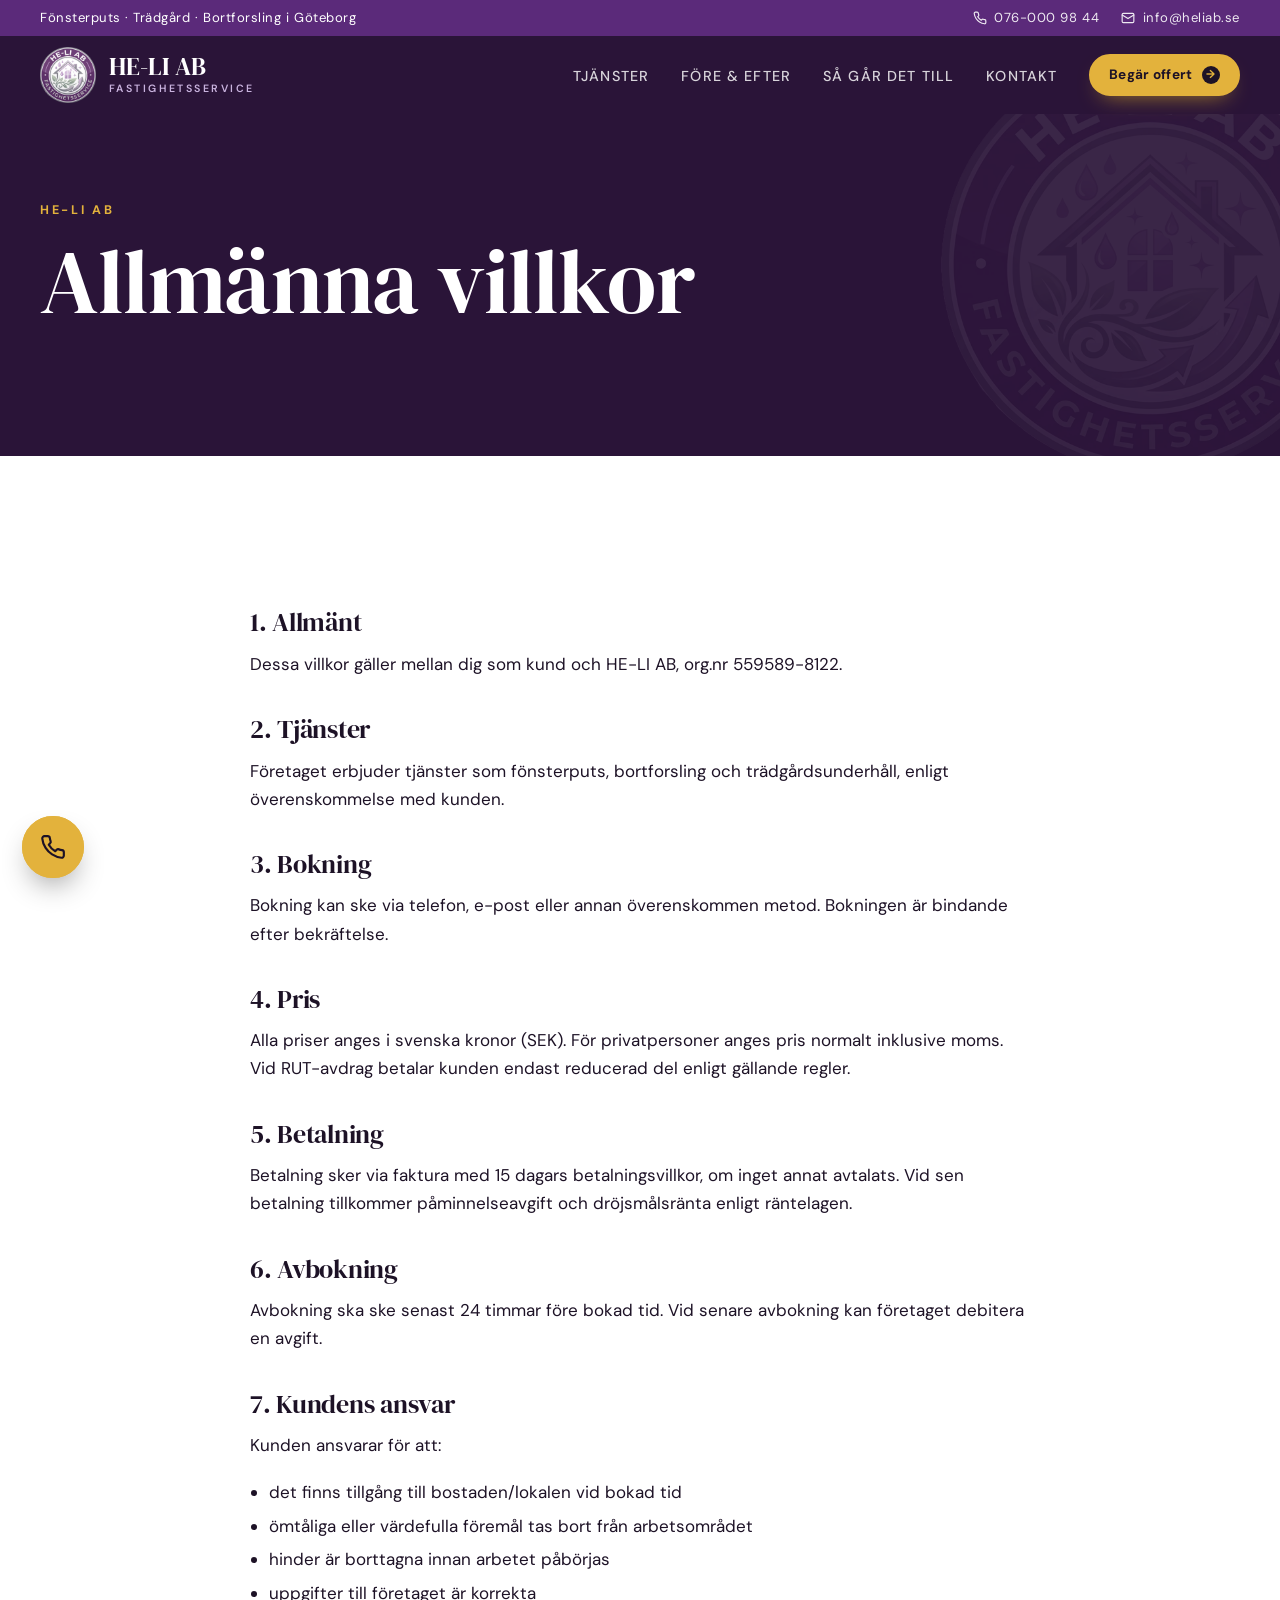
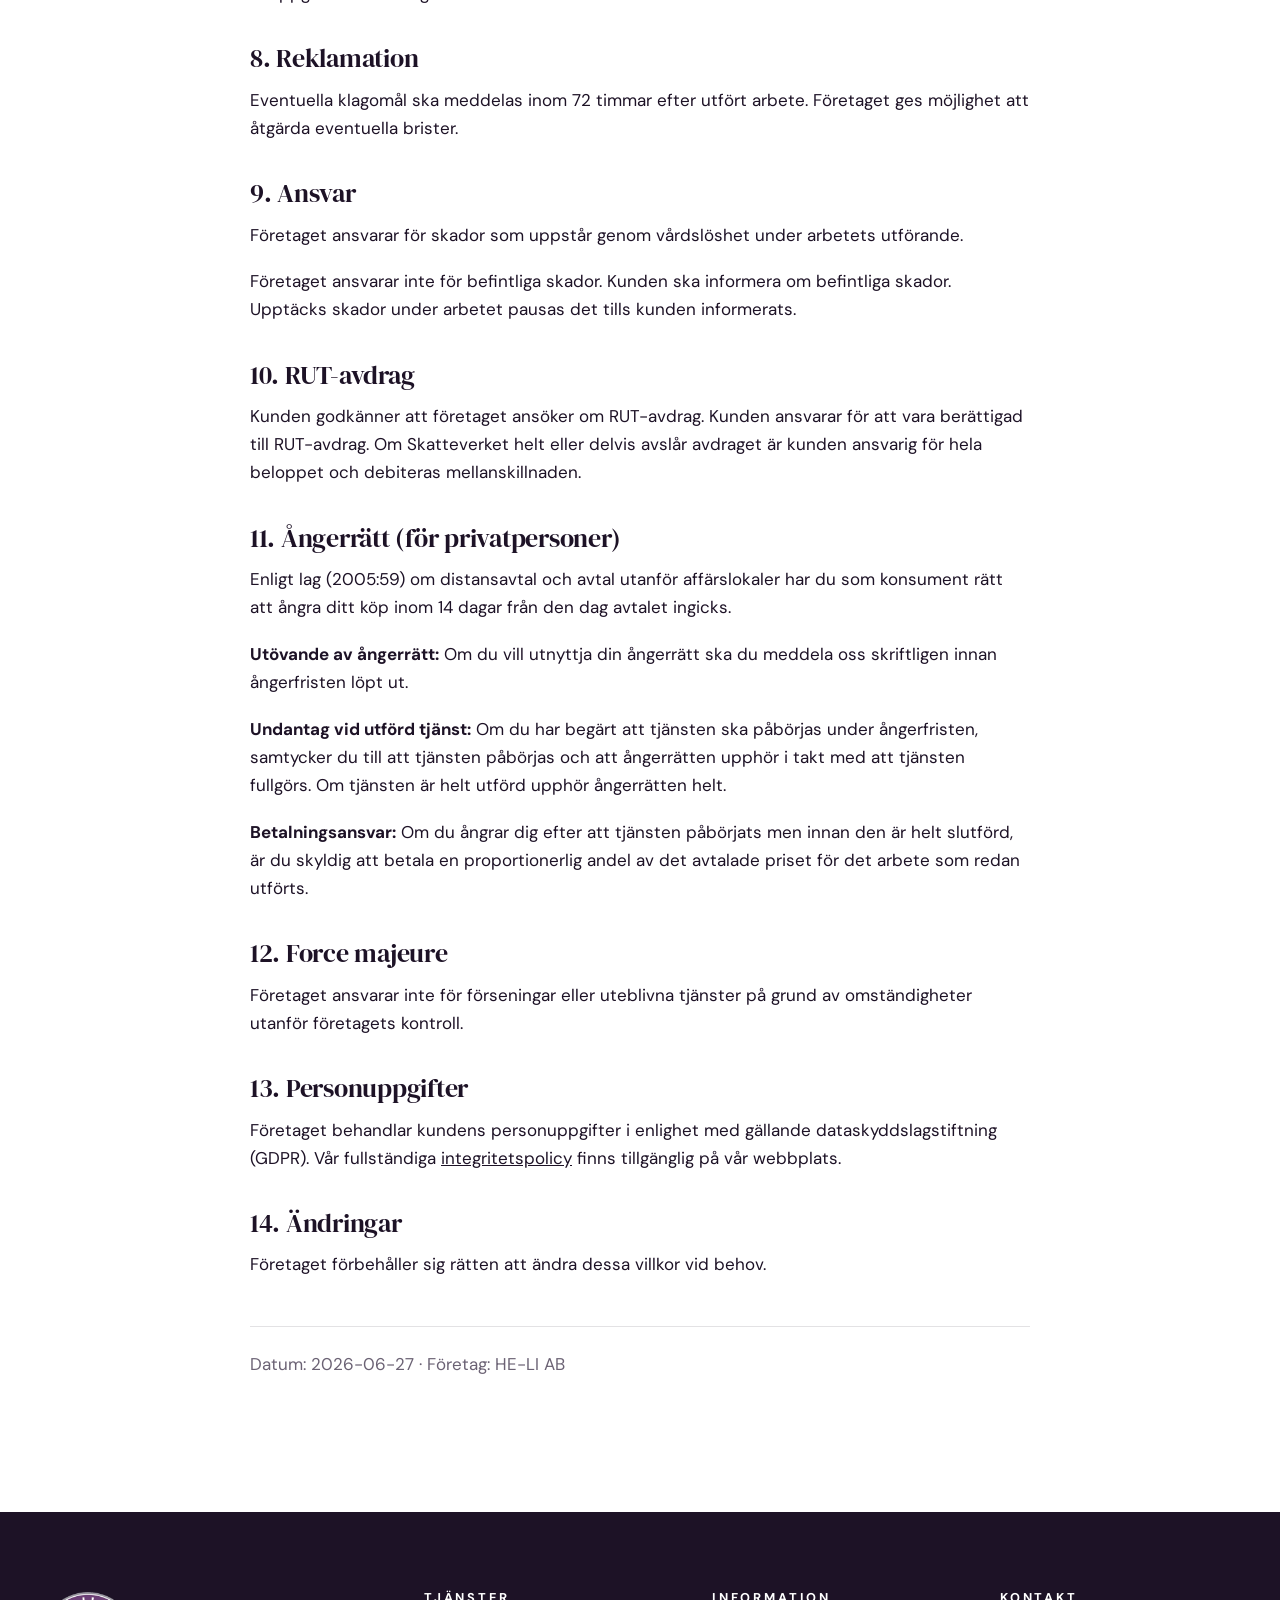
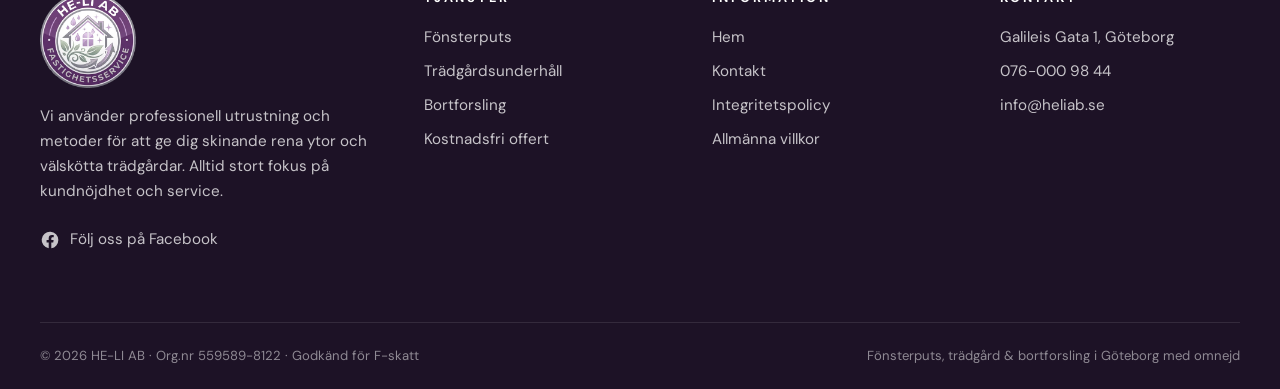
==== allmanna-villkor.html @ 00962fb1 "Ny hemsida för HE-LI AB Startsida, offertsida, allmänna villkor och integritetspolicy med innehåll f" ====
<!doctype html>
<html lang="sv">
<head>
<meta charset="utf-8">
<meta name="viewport" content="width=device-width, initial-scale=1">
<title>Allmänna villkor | HE-LI AB</title>
<meta name="description" content="Allmänna villkor för HE-LI AB:s tjänster inom fönsterputs, trädgårdsunderhåll och bortforsling.">
<meta name="theme-color" content="#2a1438">
<meta property="og:title" content="Allmänna villkor | HE-LI AB">
<meta property="og:description" content="Allmänna villkor för HE-LI AB:s tjänster inom fönsterputs, trädgårdsunderhåll och bortforsling.">
<meta property="og:image" content="assets/img/logo-og.png">
<meta property="og:locale" content="sv_SE">
<link rel="icon" type="image/png" href="assets/img/favicon.png">
<link rel="preconnect" href="https://fonts.googleapis.com">
<link rel="preconnect" href="https://fonts.gstatic.com" crossorigin>
<link href="https://fonts.googleapis.com/css2?family=DM+Sans:ital,opsz,wght@0,9..40,400;0,9..40,500;0,9..40,700;1,9..40,400&family=DM+Serif+Display:ital@0;1&display=swap" rel="stylesheet">
<link rel="stylesheet" href="assets/css/style.css">
<script type="application/ld+json">
{"@context":"https://schema.org","@type":"LocalBusiness","name":"HE-LI AB","description":"Fönsterputs, trädgårdsunderhåll och bortforsling i Göteborg med omnejd.","url":"https://www.heliab.se","telephone":"+46760009844","email":"info@heliab.se","image":"assets/img/logo-og.png","address":{"@type":"PostalAddress","streetAddress":"Galileis Gata 1","addressLocality":"Göteborg","addressCountry":"SE"},"areaServed":"Göteborg","priceRange":"Fönsterputs från 349 kr efter RUT","sameAs":["https://www.facebook.com/profile.php?id=61590988676918"]}
</script>
</head>
<body>
<a class="fab" href="tel:0760009844" aria-label="Ring HE-LI AB på 076-000 98 44"><svg width="20" height="20" viewBox="0 0 24 24" fill="none" stroke="currentColor" stroke-width="2" stroke-linecap="round" stroke-linejoin="round" aria-hidden="true"><path d="M22 16.92v3a2 2 0 0 1-2.18 2 19.8 19.8 0 0 1-8.63-3.07 19.5 19.5 0 0 1-6-6A19.8 19.8 0 0 1 2.1 4.18 2 2 0 0 1 4.1 2h3a2 2 0 0 1 2 1.72c.13.96.36 1.9.7 2.81a2 2 0 0 1-.45 2.11L8.1 9.9a16 16 0 0 0 6 6l1.27-1.27a2 2 0 0 1 2.11-.45c.9.34 1.85.57 2.81.7A2 2 0 0 1 22 16.92z"/></svg><span class="tip">Ring 076-000 98 44</span></a>
<header class="site-header">
  <div class="topbar">
    <div class="wrap">
      <div class="tb-left"><span>Fönsterputs · Trädgård · Bortforsling i Göteborg</span></div>
      <div class="tb-right">
        <a href="tel:0760009844"><svg width="20" height="20" viewBox="0 0 24 24" fill="none" stroke="currentColor" stroke-width="2" stroke-linecap="round" stroke-linejoin="round" aria-hidden="true"><path d="M22 16.92v3a2 2 0 0 1-2.18 2 19.8 19.8 0 0 1-8.63-3.07 19.5 19.5 0 0 1-6-6A19.8 19.8 0 0 1 2.1 4.18 2 2 0 0 1 4.1 2h3a2 2 0 0 1 2 1.72c.13.96.36 1.9.7 2.81a2 2 0 0 1-.45 2.11L8.1 9.9a16 16 0 0 0 6 6l1.27-1.27a2 2 0 0 1 2.11-.45c.9.34 1.85.57 2.81.7A2 2 0 0 1 22 16.92z"/></svg> 076-000 98 44</a>
        <a href="mailto:info@heliab.se"><svg width="20" height="20" viewBox="0 0 24 24" fill="none" stroke="currentColor" stroke-width="2" stroke-linecap="round" stroke-linejoin="round" aria-hidden="true"><rect x="2" y="4" width="20" height="16" rx="2"/><path d="m22 7-10 6L2 7"/></svg> info@heliab.se</a>
      </div>
    </div>
  </div>
  <nav class="wrap nav" aria-label="Huvudmeny">
    <a class="brand" href="index.html">
      <img src="assets/img/logo-sm.webp" alt="HE-LI AB logotyp" width="56" height="56">
      <span class="brand-name">HE-LI AB<small>Fastighetsservice</small></span>
    </a>
    <button class="burger" aria-label="Öppna meny" aria-expanded="false" aria-controls="menu"><span></span><span></span><span></span></button>
    <ul class="menu" id="menu">
      <li><a href="index.html#tjanster">Tjänster</a></li>
      <li><a href="index.html#fore-efter">Före &amp; efter</a></li>
      <li><a href="index.html#sa-gar-det-till">Så går det till</a></li>
      <li><a href="index.html#kontakt">Kontakt</a></li>
      <li><a class="btn" href="offert.html">Begär offert <span class="arrow" aria-hidden="true">→</span></a></li>
    </ul>
  </nav>
</header>
<main>
<section class="page-hero" style="padding-bottom:5rem">
  <div class="wrap"><span class="eyebrow light">HE-LI AB</span><h1>Allmänna villkor</h1></div>
</section>
<section class="band-white">
  <div class="wrap legal">
    <h2>1. Allmänt</h2>
    <p>Dessa villkor gäller mellan dig som kund och HE-LI AB, org.nr 559589-8122.</p>
    <h2>2. Tjänster</h2>
    <p>Företaget erbjuder tjänster som fönsterputs, bortforsling och trädgårdsunderhåll, enligt överenskommelse med kunden.</p>
    <h2>3. Bokning</h2>
    <p>Bokning kan ske via telefon, e-post eller annan överenskommen metod. Bokningen är bindande efter bekräftelse.</p>
    <h2>4. Pris</h2>
    <p>Alla priser anges i svenska kronor (SEK). För privatpersoner anges pris normalt inklusive moms. Vid RUT-avdrag betalar kunden endast reducerad del enligt gällande regler.</p>
    <h2>5. Betalning</h2>
    <p>Betalning sker via faktura med 15 dagars betalningsvillkor, om inget annat avtalats. Vid sen betalning tillkommer påminnelseavgift och dröjsmålsränta enligt räntelagen.</p>
    <h2>6. Avbokning</h2>
    <p>Avbokning ska ske senast 24 timmar före bokad tid. Vid senare avbokning kan företaget debitera en avgift.</p>
    <h2>7. Kundens ansvar</h2>
    <p>Kunden ansvarar för att:</p>
    <ul>
      <li>det finns tillgång till bostaden/lokalen vid bokad tid</li>
      <li>ömtåliga eller värdefulla föremål tas bort från arbetsområdet</li>
      <li>hinder är borttagna innan arbetet påbörjas</li>
      <li>uppgifter till företaget är korrekta</li>
    </ul>
    <h2>8. Reklamation</h2>
    <p>Eventuella klagomål ska meddelas inom 72 timmar efter utfört arbete. Företaget ges möjlighet att åtgärda eventuella brister.</p>
    <h2>9. Ansvar</h2>
    <p>Företaget ansvarar för skador som uppstår genom vårdslöshet under arbetets utförande.</p>
    <p>Företaget ansvarar inte för befintliga skador. Kunden ska informera om befintliga skador. Upptäcks skador under arbetet pausas det tills kunden informerats.</p>
    <h2>10. RUT-avdrag</h2>
    <p>Kunden godkänner att företaget ansöker om RUT-avdrag. Kunden ansvarar för att vara berättigad till RUT-avdrag. Om Skatteverket helt eller delvis avslår avdraget är kunden ansvarig för hela beloppet och debiteras mellanskillnaden.</p>
    <h2>11. Ångerrätt (för privatpersoner)</h2>
    <p>Enligt lag (2005:59) om distansavtal och avtal utanför affärslokaler har du som konsument rätt att ångra ditt köp inom 14 dagar från den dag avtalet ingicks.</p>
    <p><strong>Utövande av ångerrätt:</strong> Om du vill utnyttja din ångerrätt ska du meddela oss skriftligen innan ångerfristen löpt ut.</p>
    <p><strong>Undantag vid utförd tjänst:</strong> Om du har begärt att tjänsten ska påbörjas under ångerfristen, samtycker du till att tjänsten påbörjas och att ångerrätten upphör i takt med att tjänsten fullgörs. Om tjänsten är helt utförd upphör ångerrätten helt.</p>
    <p><strong>Betalningsansvar:</strong> Om du ångrar dig efter att tjänsten påbörjats men innan den är helt slutförd, är du skyldig att betala en proportionerlig andel av det avtalade priset för det arbete som redan utförts.</p>
    <h2>12. Force majeure</h2>
    <p>Företaget ansvarar inte för förseningar eller uteblivna tjänster på grund av omständigheter utanför företagets kontroll.</p>
    <h2>13. Personuppgifter</h2>
    <p>Företaget behandlar kundens personuppgifter i enlighet med gällande dataskyddslagstiftning (GDPR). Vår fullständiga <a href="integritetspolicy.html">integritetspolicy</a> finns tillgänglig på vår webbplats.</p>
    <h2>14. Ändringar</h2>
    <p>Företaget förbehåller sig rätten att ändra dessa villkor vid behov.</p>
    <p class="meta">Datum: 2026-06-27 · Företag: HE-LI AB</p>
  </div>
</section>
</main>
<footer class="site-footer">
  <div class="wrap footer-grid">
    <div class="footer-brand">
      <img src="assets/img/logo-sm.webp" alt="HE-LI AB" width="96" height="96" loading="lazy">
      <p>Vi använder professionell utrustning och metoder för att ge dig skinande rena ytor och välskötta trädgårdar. Alltid stort fokus på kundnöjdhet och service.</p>
      <a class="social" href="https://www.facebook.com/profile.php?id=61590988676918" target="_blank" rel="noopener"><svg viewBox="0 0 24 24" fill="currentColor" aria-hidden="true"><path d="M22 12a10 10 0 1 0-11.56 9.88v-6.99H7.9V12h2.54V9.8c0-2.5 1.49-3.89 3.78-3.89 1.09 0 2.24.2 2.24.2v2.46h-1.26c-1.24 0-1.63.77-1.63 1.56V12h2.78l-.44 2.89h-2.34v6.99A10 10 0 0 0 22 12z"/></svg> Följ oss på Facebook</a>
    </div>
    <div>
      <h4>Tjänster</h4>
      <ul>
        <li><a href="index.html#fonsterputs">Fönsterputs</a></li>
        <li><a href="index.html#tradgard">Trädgårdsunderhåll</a></li>
        <li><a href="index.html#bortforsling">Bortforsling</a></li>
        <li><a href="offert.html">Kostnadsfri offert</a></li>
      </ul>
    </div>
    <div>
      <h4>Information</h4>
      <ul>
        <li><a href="index.html">Hem</a></li>
        <li><a href="index.html#kontakt">Kontakt</a></li>
        <li><a href="integritetspolicy.html">Integritetspolicy</a></li>
        <li><a href="allmanna-villkor.html">Allmänna villkor</a></li>
      </ul>
    </div>
    <div>
      <h4>Kontakt</h4>
      <ul>
        <li>Galileis Gata 1, Göteborg</li>
        <li><a href="tel:0760009844">076-000 98 44</a></li>
        <li><a href="mailto:info@heliab.se">info@heliab.se</a></li>
      </ul>
    </div>
  </div>
  <div class="wrap legalbar">
    <span>© <span data-year>2026</span> HE-LI AB · Org.nr 559589-8122 · Godkänd för F-skatt</span>
    <span>Fönsterputs, trädgård &amp; bortforsling i Göteborg med omnejd</span>
  </div>
</footer>
<script src="assets/js/main.js" defer></script>
</body>
</html>
---- assets/css/style.css ----
/* HE-LI AB – Fastighetsservice
   Typografi & elegans från Upsala GK, struktur & handkraft från Ängö Entreprenad. */

:root {
  --ink: #1d1226;
  --aubergine: #2a1438;
  --purple: #5b2a7a;
  --purple-2: #74409a;
  --lilac: #c9b3de;
  --lilac-soft: #efe7f6;
  --sage: #7f9a7c;
  --sage-soft: #e6ede3;
  --sand: #f5e7d3;
  --cream: #faf7f2;
  --gold: #e3b23c;
  --gold-dark: #c99a26;
  --muted: #6b6274;
  --line: rgba(29, 18, 38, .12);
  --radius: 4px;
  --shadow: 0 18px 40px -18px rgba(42, 20, 56, .45);
  --serif: "DM Serif Display", Georgia, "Times New Roman", serif;
  --sans: "DM Sans", system-ui, -apple-system, "Segoe UI", Roboto, sans-serif;
  --wrap: 1200px;
}

*, *::before, *::after { box-sizing: border-box; }
html { scroll-behavior: smooth; scroll-padding-top: 90px; }
body {
  margin: 0;
  font-family: var(--sans);
  font-size: 17px;
  line-height: 1.65;
  color: var(--ink);
  background: var(--cream);
  -webkit-font-smoothing: antialiased;
}
img { max-width: 100%; display: block; }
a { color: inherit; }
h1, h2, h3 { font-family: var(--serif); font-weight: 400; line-height: 1.08; margin: 0 0 .5em; letter-spacing: -.01em; }
h1 { font-size: clamp(2.8rem, 7vw, 5.6rem); }
h2 { font-size: clamp(2.2rem, 4.6vw, 3.6rem); }
h3 { font-size: 1.7rem; }
p { margin: 0 0 1.1em; }

.wrap { width: min(var(--wrap), 100% - 40px); margin-inline: auto; }
.eyebrow {
  display: inline-block;
  font: 700 .78rem/1 var(--sans);
  letter-spacing: .22em;
  text-transform: uppercase;
  color: var(--purple);
  margin-bottom: 1.1rem;
}
.eyebrow.light { color: var(--gold); }
.lead { font-size: 1.2rem; color: var(--muted); max-width: 60ch; }

/* ---------- Knappar (Ängö: gul knapp med pil) ---------- */
.btn {
  --bg: var(--gold);
  display: inline-flex; align-items: center; gap: .7em;
  padding: .95em 1.6em;
  background: var(--bg);
  color: var(--ink);
  font: 700 .95rem/1 var(--sans);
  letter-spacing: .02em;
  text-decoration: none;
  border: 2px solid var(--bg);
  border-radius: 999px;
  box-shadow: 0 10px 22px -12px rgba(201, 154, 38, .9);
  transition: transform .2s, background .2s, box-shadow .2s;
  cursor: pointer;
}
.btn:hover { transform: translateY(-2px); background: var(--gold-dark); border-color: var(--gold-dark); }
.btn .arrow {
  display: grid; place-items: center;
  width: 1.6em; height: 1.6em; border-radius: 50%;
  background: var(--ink); color: var(--gold); font-size: .85em;
  transition: transform .2s;
}
.btn:hover .arrow { transform: translateX(3px); }
.btn.ghost { background: transparent; color: #fff; border-color: rgba(255,255,255,.55); box-shadow: none; }
.btn.ghost:hover { background: rgba(255,255,255,.1); border-color: #fff; }
.btn.ghost .arrow { background: #fff; color: var(--aubergine); }
.btn.dark { --bg: var(--aubergine); color: #fff; box-shadow: var(--shadow); }
.btn.dark:hover { background: var(--purple); border-color: var(--purple); }
.btn.dark .arrow { background: var(--gold); color: var(--ink); }

.link-underline {
  font-weight: 700; text-decoration: none;
  border-bottom: 2px solid var(--gold); padding-bottom: 3px;
}

/* ---------- Header (Ängö: solid färgad list, UGK: pill-CTA) ---------- */
.site-header {
  position: sticky; top: 0; z-index: 50;
  background: var(--aubergine);
  color: #fff;
  transition: box-shadow .3s;
}
.site-header.scrolled { box-shadow: 0 8px 30px -10px rgba(0,0,0,.5); }
.topbar {
  background: var(--purple);
  font-size: .82rem; letter-spacing: .04em;
}
.topbar .wrap { display: flex; justify-content: space-between; gap: 1rem; padding: .45rem 0; }
.topbar a { text-decoration: none; opacity: .9; }
.topbar a:hover { opacity: 1; color: var(--gold); }
.topbar .tb-left, .topbar .tb-right { display: flex; gap: 1.4rem; align-items: center; }
.nav { display: flex; align-items: center; justify-content: space-between; height: 78px; }
.brand { display: flex; align-items: center; gap: .8rem; text-decoration: none; }
.brand img { width: 56px; height: 56px; transition: transform .4s; }
.brand:hover img { transform: rotate(-8deg) scale(1.05); }
.brand-name { font-family: var(--serif); font-size: 1.55rem; line-height: 1; }
.brand-name small { display: block; font: 600 .66rem/1.4 var(--sans); letter-spacing: .24em; text-transform: uppercase; color: var(--lilac); margin-top: .2rem; }
.menu { display: flex; align-items: center; gap: 2rem; list-style: none; margin: 0; padding: 0; }
.menu a:not(.btn) {
  text-decoration: none; font-weight: 500; font-size: .9rem;
  letter-spacing: .08em; text-transform: uppercase;
  color: rgba(255,255,255,.82); position: relative; padding: .4rem 0;
}
.menu a:not(.btn)::after {
  content: ""; position: absolute; left: 0; right: 100%; bottom: 0;
  height: 2px; background: var(--gold); transition: right .25s;
}
.menu a:not(.btn):hover, .menu a.active { color: #fff; }
.menu a:not(.btn):hover::after, .menu a.active::after { right: 0; }
.menu .btn { padding: .75em 1.3em; font-size: .85rem; }
.burger { display: none; background: none; border: 0; color: #fff; width: 44px; height: 44px; cursor: pointer; }
.burger span { display: block; width: 26px; height: 2px; background: currentColor; margin: 6px auto; transition: .3s; }

/* ---------- Hero (UGK: mörk, stor serif, statuslista) ---------- */
.hero {
  position: relative; overflow: hidden;
  color: #fff;
  background:
    radial-gradient(1200px 600px at 85% 20%, rgba(116,64,154,.55), transparent 60%),
    radial-gradient(900px 500px at 10% 100%, rgba(127,154,124,.35), transparent 60%),
    linear-gradient(160deg, #2a1438 0%, #1d1226 70%);
  padding: clamp(5rem, 12vw, 9rem) 0 clamp(6rem, 12vw, 10rem);
}
.hero::before {
  /* fönsterspröjs-mönster */
  content: ""; position: absolute; inset: 0;
  background-image:
    linear-gradient(rgba(255,255,255,.045) 1px, transparent 1px),
    linear-gradient(90deg, rgba(255,255,255,.045) 1px, transparent 1px);
  background-size: 120px 120px;
  mask-image: linear-gradient(90deg, transparent, #000 30%, #000 70%, transparent);
  pointer-events: none;
}
.hero .wrap { position: relative; display: grid; grid-template-columns: 1.25fr .75fr; gap: 3rem; align-items: center; }
.hero h1 em { font-style: italic; color: var(--lilac); }
.hero .lead { color: rgba(255,255,255,.78); font-size: 1.25rem; }
.hero-cta { display: flex; flex-wrap: wrap; gap: 1rem; margin: 2.2rem 0 2.8rem; }
.status {
  list-style: none; padding: 0; margin: 0;
  display: grid; gap: .55rem; max-width: 460px;
  font-size: .98rem;
}
.status li { display: flex; justify-content: space-between; gap: 1rem; border-bottom: 1px solid rgba(255,255,255,.12); padding-bottom: .55rem; }
.status li span:first-child { color: rgba(255,255,255,.65); }
.status li b { font-weight: 700; color: #fff; display: inline-flex; align-items: center; gap: .5rem; }
.status .dot { width: 8px; height: 8px; border-radius: 50%; background: #6fd08c; box-shadow: 0 0 0 4px rgba(111,208,140,.2); animation: pulse 2s infinite; }
@keyframes pulse { 50% { box-shadow: 0 0 0 8px rgba(111,208,140,0); } }
.hero-badge { position: relative; justify-self: center; }
.hero-badge img {
  width: min(420px, 80vw);
  filter: drop-shadow(0 30px 50px rgba(0,0,0,.5));
  animation: float 7s ease-in-out infinite;
}
.hero-badge .price-tag {
  position: absolute; left: -10px; bottom: 8%;
  background: var(--gold); color: var(--ink);
  padding: 1rem 1.2rem; border-radius: 14px;
  transform: rotate(-6deg);
  box-shadow: var(--shadow);
  font-weight: 700; line-height: 1.15;
}
.price-tag small { display: block; font-size: .72rem; letter-spacing: .14em; text-transform: uppercase; }
.price-tag strong { font-family: var(--serif); font-weight: 400; font-size: 2.3rem; }
@keyframes float { 50% { transform: translateY(-14px) rotate(2deg); } }
.scroll-hint {
  position: absolute; left: 50%; bottom: 1.6rem; transform: translateX(-50%);
  color: rgba(255,255,255,.6); text-decoration: none; font-size: 1.6rem;
  animation: bob 2s infinite;
}
@keyframes bob { 50% { transform: translate(-50%, 8px); } }

/* ---------- Ticker ---------- */
.ticker { background: var(--gold); color: var(--ink); overflow: hidden; white-space: nowrap; }
.ticker-track { display: inline-flex; gap: 3rem; padding: 1rem 0; animation: marquee 32s linear infinite; }
.ticker span { font: 700 .95rem/1 var(--sans); letter-spacing: .2em; text-transform: uppercase; }
.ticker span::after { content: "✦"; margin-left: 3rem; color: var(--purple); }
@keyframes marquee { to { transform: translateX(-50%); } }

/* ---------- Sektioner ---------- */
section { padding: clamp(4.5rem, 9vw, 7.5rem) 0; }
.band-sand { background: var(--sand); }
.band-white { background: #fff; }
.band-sage { background: var(--sage-soft); }
.band-dark { background: var(--aubergine); color: #fff; }
.band-dark .lead { color: rgba(255,255,255,.75); }
.section-head { display: grid; grid-template-columns: 1fr 1fr; gap: 3rem; align-items: end; margin-bottom: 3.2rem; }
.section-head p { margin: 0; }

/* ---------- Varför-kort (Ängö: tre värden) ---------- */
.values { display: grid; grid-template-columns: repeat(3, 1fr); gap: 2rem; }
.value { border-top: 3px solid var(--purple); padding-top: 1.6rem; }
.value .ico {
  width: 56px; height: 56px; border-radius: 50%;
  display: grid; place-items: center; margin-bottom: 1.1rem;
  background: var(--lilac-soft); color: var(--purple);
}
.value h3 { font-family: var(--sans); font-weight: 700; font-size: 1rem; letter-spacing: .12em; text-transform: uppercase; }
.value p { color: var(--muted); margin: 0; }

/* ---------- Tjänsterutor (UGK: bildrutor med serif-overlay) ---------- */
.tiles { display: grid; grid-template-columns: 1fr 1.15fr 1fr; grid-template-rows: 260px 260px; gap: 1rem; }
.tile {
  position: relative; overflow: hidden; border-radius: var(--radius);
  color: #fff; text-decoration: none;
  display: flex; flex-direction: column; justify-content: flex-end;
  padding: 1.6rem; isolation: isolate;
}
.tile.tall { grid-row: span 2; }
.tile .bg { position: absolute; inset: 0; z-index: -2; transition: transform .7s cubic-bezier(.2,.7,.2,1); }
.tile::after { content: ""; position: absolute; inset: 0; z-index: -1; background: linear-gradient(180deg, transparent 35%, rgba(20,10,28,.78)); }
.tile:hover .bg { transform: scale(1.06); }
.tile h3 { font-size: 2rem; margin: 0 0 .2rem; }
.tile p { margin: 0; font-size: .95rem; opacity: .88; }
.tile .go {
  position: absolute; top: 1.2rem; right: 1.2rem;
  width: 42px; height: 42px; border-radius: 50%;
  display: grid; place-items: center;
  background: rgba(255,255,255,.15); backdrop-filter: blur(6px);
  transition: background .25s, transform .25s;
}
.tile:hover .go { background: var(--gold); color: var(--ink); transform: rotate(-45deg); }
.bg-window { background: linear-gradient(135deg, #74409a, #2a1438); }
.bg-garden { background: linear-gradient(135deg, #8fae85, #3d5a3a); }
.bg-haul { background: linear-gradient(135deg, #c79a5b, #6b4426); }
.bg-photo { background-size: cover; background-position: center; }
.bg-rut { background: linear-gradient(135deg, #e3b23c, #c97f1f); }
.bg-guar { background: linear-gradient(135deg, #3d2850, #1d1226); }
.tile svg.art { position: absolute; right: -10px; top: 10px; width: 62%; opacity: .22; z-index: -1; }

/* ---------- Tjänstedetaljer (Ängö: text + "VI UTFÖR"-lista) ---------- */
.service { display: grid; grid-template-columns: 1.1fr 1.6fr 1fr; gap: 3.5rem; align-items: start; }
.service + .service { margin-top: 5rem; padding-top: 5rem; border-top: 1px solid var(--line); }
.service .num { font-family: var(--serif); font-size: 6rem; line-height: .8; color: var(--purple); opacity: .2; }
.service h2 { font-size: clamp(2rem, 3.6vw, 2.8rem); text-transform: none; }
.service .kicker { font: 700 .78rem/1 var(--sans); letter-spacing: .22em; text-transform: uppercase; color: var(--sage); }
.we-do h4 { font: 700 .85rem/1 var(--sans); letter-spacing: .22em; text-transform: uppercase; margin: .4rem 0 1.2rem; }
.we-do ul { list-style: none; margin: 0; padding: 0; }
.we-do li { padding: .55rem 0; border-bottom: 1px dashed var(--line); display: flex; gap: .7rem; align-items: center; color: var(--muted); }
.we-do li::before { content: ""; width: 7px; height: 7px; background: var(--gold); transform: rotate(45deg); flex: none; }

/* ---------- Före / efter ---------- */
.ba { display: grid; grid-template-columns: 1fr 1fr 1fr; gap: 2rem; align-items: center; }
.ba figure { margin: 0; position: relative; border-radius: var(--radius); overflow: hidden; box-shadow: var(--shadow); aspect-ratio: 3 / 4.6; }
.ba figure img { width: 100%; height: 100%; object-fit: cover; transition: transform .8s; }
.ba figure:hover img { transform: scale(1.04); }
.ba figcaption {
  position: absolute; top: 1rem; left: 1rem;
  background: #fff; color: var(--ink);
  font: 700 .75rem/1 var(--sans); letter-spacing: .2em; text-transform: uppercase;
  padding: .55rem .8rem; border-radius: 999px;
}
.ba figure.after figcaption { background: var(--gold); }
.ba-text .stars { color: var(--gold); letter-spacing: .25em; font-size: 1.2rem; margin-bottom: 1rem; }

/* ---------- Citat (UGK) ---------- */
.quote { text-align: center; max-width: 820px; margin-inline: auto; position: relative; }
.quote .stars { color: var(--ink); letter-spacing: .3em; font-size: 1.3rem; margin-bottom: 1.4rem; }
.quote blockquote { margin: 0; font-family: var(--serif); font-size: clamp(1.6rem, 3.2vw, 2.4rem); line-height: 1.3; }
.quote blockquote::before, .quote blockquote::after { font-size: 4rem; color: var(--lilac); line-height: 0; vertical-align: -.35em; }
.quote blockquote::before { content: "“"; margin-right: .1em; }
.quote blockquote::after { content: "”"; margin-left: .05em; }
.quote cite { display: block; margin-top: 1.4rem; font: 700 .95rem/1.4 var(--sans); font-style: normal; }
.quote cite small { display: block; font-weight: 400; color: var(--muted); }

/* ---------- Process ---------- */
.steps { display: grid; grid-template-columns: repeat(4, 1fr); gap: 1.4rem; counter-reset: s; }
.step {
  background: rgba(255,255,255,.05);
  border: 1px solid rgba(255,255,255,.1);
  border-radius: 10px; padding: 2rem 1.6rem;
  position: relative; transition: transform .3s, background .3s;
}
.step:hover { transform: translateY(-6px); background: rgba(255,255,255,.09); }
.step .n { font-family: var(--serif); font-size: 3.4rem; line-height: 1; color: var(--gold); display: block; margin-bottom: 1rem; }
.step h3 { font-family: var(--sans); font-size: 1.15rem; font-weight: 700; }
.step p { color: rgba(255,255,255,.72); margin: 0; font-size: .97rem; }
.steps-line { height: 2px; background: linear-gradient(90deg, var(--gold), var(--lilac), var(--sage)); margin: 0 0 2rem; border-radius: 2px; }

/* ---------- Siffror ---------- */
.facts { display: grid; grid-template-columns: repeat(4, 1fr); gap: 1rem; text-align: center; }
.fact strong { display: block; font-family: var(--serif); font-weight: 400; font-size: clamp(2.4rem, 5vw, 3.6rem); color: var(--purple); line-height: 1; }
.fact span { font-size: .85rem; letter-spacing: .14em; text-transform: uppercase; color: var(--muted); }

/* ---------- Split (UGK: Nybörjarkurser) ---------- */
.split { display: grid; grid-template-columns: 1fr 1fr; min-height: 560px; padding: 0; }
.split > div { padding: clamp(3rem, 7vw, 6rem) clamp(1.5rem, 6vw, 5rem); }
.split .pane-light { background: #f4f1ec; display: flex; flex-direction: column; justify-content: center; }
.split .pane-art {
  background: var(--purple);
  position: relative; overflow: hidden; color: #fff;
  display: flex; flex-direction: column; justify-content: center;
}
.split .pane-art::before {
  content: ""; position: absolute; width: 520px; height: 520px; right: -140px; top: -120px;
  background: url("../img/logo.webp") center/contain no-repeat; opacity: .1;
}
.rut-calc { position: relative; background: rgba(255,255,255,.08); border: 1px solid rgba(255,255,255,.18); border-radius: 14px; padding: 2rem; max-width: 460px; }
.rut-calc label { display: block; font-size: .85rem; letter-spacing: .1em; text-transform: uppercase; color: var(--lilac); margin-bottom: .5rem; }
.rut-calc input[type=range] { width: 100%; accent-color: var(--gold); }
.rut-calc .row { display: flex; justify-content: space-between; padding: .7rem 0; border-bottom: 1px solid rgba(255,255,255,.14); }
.rut-calc .row.total { border: 0; font-size: 1.25rem; }
.rut-calc .row.total b { font-family: var(--serif); font-weight: 400; font-size: 2.2rem; color: var(--gold); }
.rut-calc .note { font-size: .78rem; color: rgba(255,255,255,.6); margin: 1rem 0 0; }

/* ---------- Kontakt / formulär ---------- */
.contact-grid { display: grid; grid-template-columns: .9fr 1.1fr; gap: 4rem; align-items: start; }
.contact-cards { display: grid; gap: 1rem; margin-top: 2rem; }
.ccard {
  display: flex; gap: 1rem; align-items: center;
  padding: 1.2rem 1.4rem; background: #fff; border-radius: 10px;
  text-decoration: none; border: 1px solid var(--line);
  transition: border-color .2s, transform .2s;
}
.ccard:hover { border-color: var(--purple); transform: translateX(4px); }
.ccard .ico { width: 46px; height: 46px; border-radius: 50%; display: grid; place-items: center; background: var(--aubergine); color: var(--gold); flex: none; }
.ccard small { display: block; color: var(--muted); font-size: .8rem; letter-spacing: .1em; text-transform: uppercase; }
.ccard b { font-size: 1.1rem; }

form.card {
  background: #fff; border-radius: 14px; padding: clamp(1.6rem, 4vw, 2.8rem);
  box-shadow: var(--shadow); border-top: 6px solid var(--gold);
}
.fgrid { display: grid; grid-template-columns: 1fr 1fr; gap: 1.1rem 1.2rem; }
.fgrid .full { grid-column: 1 / -1; }
.field label, .field legend { display: block; font-size: .78rem; font-weight: 700; letter-spacing: .14em; text-transform: uppercase; margin-bottom: .45rem; padding: 0; }
.field input, .field textarea, .field select {
  width: 100%; font: inherit; font-size: 1rem;
  padding: .85rem 1rem; border: 1.5px solid #ddd5e3; border-radius: 8px; background: #fcfbfd;
  transition: border-color .2s, box-shadow .2s;
}
.field input:focus, .field textarea:focus, .field select:focus { outline: none; border-color: var(--purple); box-shadow: 0 0 0 4px rgba(91,42,122,.12); }
.field textarea { min-height: 130px; resize: vertical; }
fieldset.field { border: 0; margin: 0; padding: 0; }
.chips { display: flex; flex-wrap: wrap; gap: .5rem; }
.chips label { position: relative; margin: 0; font-size: .92rem; font-weight: 500; letter-spacing: 0; text-transform: none; cursor: pointer; }
.chips input { position: absolute; inset: 0; width: 100%; height: 100%; margin: 0; opacity: 0; pointer-events: none; }
.chips span { display: inline-block; padding: .6rem 1rem; border: 1.5px solid #ddd5e3; border-radius: 999px; transition: .2s; }
.chips input:checked + span { background: var(--aubergine); border-color: var(--aubergine); color: #fff; }
.chips input:focus-visible + span { box-shadow: 0 0 0 4px rgba(91,42,122,.2); }
.form-foot { display: flex; flex-wrap: wrap; justify-content: space-between; align-items: center; gap: 1rem; margin-top: 1.6rem; }
.form-foot small { color: var(--muted); max-width: 36ch; }
.form-msg { display: none; margin-top: 1rem; padding: 1rem 1.2rem; border-radius: 8px; background: var(--sage-soft); color: #2e4a2c; font-weight: 500; }
.form-msg.show { display: block; }

/* ---------- Offert-sidans hero ---------- */
.page-hero { background: var(--aubergine); color: #fff; padding: 5rem 0 9rem; position: relative; overflow: hidden; }
.page-hero::after { content: ""; position: absolute; right: -80px; top: -60px; width: 420px; height: 420px; background: url("../img/logo.webp") center/contain no-repeat; opacity: .08; }
.page-hero .lead { color: rgba(255,255,255,.75); }
.pull-up { margin-top: -6rem; position: relative; z-index: 2; padding-top: 0; }
.offer-grid { display: grid; grid-template-columns: 1.5fr .8fr; gap: 2.5rem; align-items: start; }
.aside-card { background: var(--sand); border-radius: 14px; padding: 2rem; position: sticky; top: 110px; }
.aside-card .big { font-family: var(--serif); font-size: 3.2rem; line-height: 1; color: var(--purple); }
.aside-card ul { list-style: none; padding: 0; margin: 1.4rem 0 0; }
.aside-card li { padding: .6rem 0; border-top: 1px solid rgba(0,0,0,.08); display: flex; gap: .6rem; }
.aside-card li::before { content: "✓"; color: var(--sage); font-weight: 700; }

/* ---------- Juridiska sidor ---------- */
.legal { max-width: 780px; }
.legal h2 { font-size: 1.6rem; margin-top: 2.4rem; }
.legal ul { padding-left: 1.2rem; }
.legal li { margin-bottom: .35rem; }
.legal .meta { margin-top: 3rem; padding-top: 1.4rem; border-top: 1px solid var(--line); color: var(--muted); }

/* ---------- Footer ---------- */
.site-footer { background: var(--ink); color: rgba(255,255,255,.75); padding: 5rem 0 0; font-size: .95rem; }
.footer-grid { display: grid; grid-template-columns: 1.4fr 1fr 1fr 1fr; gap: 3rem; }
.site-footer h4 { color: #fff; font: 700 .8rem/1 var(--sans); letter-spacing: .22em; text-transform: uppercase; margin: 0 0 1.3rem; }
.site-footer ul { list-style: none; margin: 0; padding: 0; display: grid; gap: .55rem; }
.site-footer a { text-decoration: none; }
.site-footer a:hover { color: var(--gold); }
.footer-brand img { width: 96px; margin-bottom: 1rem; }
.footer-brand p { max-width: 34ch; }
.social { display: inline-flex; gap: .6rem; align-items: center; margin-top: .4rem; }
.social svg { width: 20px; height: 20px; }
.legalbar { margin-top: 4rem; border-top: 1px solid rgba(255,255,255,.1); padding: 1.4rem 0; font-size: .82rem; display: flex; flex-wrap: wrap; justify-content: space-between; gap: 1rem; color: rgba(255,255,255,.5); }

/* ---------- Flytande ringknapp (Ängö) ---------- */
.fab {
  position: fixed; left: 22px; bottom: 22px; z-index: 60;
  width: 62px; height: 62px; border-radius: 50%;
  background: var(--gold); color: var(--ink);
  display: grid; place-items: center;
  box-shadow: 0 14px 30px -10px rgba(0,0,0,.45);
  text-decoration: none;
  transition: transform .2s;
}
.fab::before { content: ""; position: absolute; inset: 0; border-radius: 50%; border: 2px solid var(--gold); animation: ring 2.2s infinite; }
.fab:hover { transform: scale(1.08); }
@keyframes ring { to { transform: scale(1.6); opacity: 0; } }
.fab .tip {
  position: absolute; left: 76px; white-space: nowrap;
  background: var(--ink); color: #fff; font-size: .85rem; font-weight: 500;
  padding: .5rem .8rem; border-radius: 6px; opacity: 0; transform: translateX(-6px); transition: .2s; pointer-events: none;
}
.fab:hover .tip { opacity: 1; transform: none; }

/* ---------- Reveal ---------- */
.reveal { opacity: 0; transform: translateY(28px); transition: opacity .8s ease, transform .8s cubic-bezier(.2,.7,.2,1); }
.reveal.in { opacity: 1; transform: none; }
.reveal.d1 { transition-delay: .1s; } .reveal.d2 { transition-delay: .2s; } .reveal.d3 { transition-delay: .3s; }
@media (prefers-reduced-motion: reduce) {
  *, *::before, *::after { animation: none !important; transition: none !important; }
  .reveal { opacity: 1; transform: none; }
}

/* ---------- Responsivt ---------- */
@media (max-width: 1020px) {
  .hero .wrap { grid-template-columns: 1fr; }
  .hero-badge { order: -1; }
  .hero-badge img { width: 240px; }
  .hero-badge .price-tag { left: auto; right: -40px; bottom: 0; }
  .service { grid-template-columns: 1fr 1fr; }
  .service .num { grid-column: 1 / -1; font-size: 4rem; }
  .steps { grid-template-columns: 1fr 1fr; }
  .footer-grid { grid-template-columns: 1fr 1fr; }
  .contact-grid, .offer-grid { grid-template-columns: 1fr; }
  .aside-card { position: static; }
}
@media (max-width: 860px) {
  .topbar .tb-left { display: none; }
  .topbar .wrap { justify-content: center; }
  .burger { display: block; }
  .menu {
    position: absolute; top: 100%; left: 0; right: 0;
    flex-direction: column; align-items: stretch; gap: 0;
    background: var(--aubergine); padding: 1rem 20px 2rem;
    transform: translateY(-120%); transition: transform .35s; z-index: -1;
    box-shadow: 0 30px 40px -20px rgba(0,0,0,.6);
  }
  .menu.open { transform: none; }
  .menu li { border-bottom: 1px solid rgba(255,255,255,.08); }
  .menu a:not(.btn) { display: block; padding: 1rem 0; }
  .menu li:last-child { border: 0; padding-top: 1.2rem; }
  .burger.open span:nth-child(1) { transform: translateY(8px) rotate(45deg); }
  .burger.open span:nth-child(2) { opacity: 0; }
  .burger.open span:nth-child(3) { transform: translateY(-8px) rotate(-45deg); }
  .section-head, .values, .split, .ba { grid-template-columns: 1fr; }
  .tiles { grid-template-columns: 1fr 1fr; grid-template-rows: auto; grid-auto-rows: 220px; }
  .tile.tall { grid-row: span 1; grid-column: 1 / -1; }
  .facts { grid-template-columns: 1fr 1fr; gap: 2rem 1rem; }
  .ba figure { aspect-ratio: 4 / 5; }
}
@media (max-width: 560px) {
  body { font-size: 16px; }
  .wrap { width: calc(100% - 32px); }
  .service { grid-template-columns: 1fr; gap: 1.6rem; }
  .steps, .tiles, .fgrid, .footer-grid { grid-template-columns: 1fr; }
  .tile.tall { grid-column: auto; }
  .brand-name small { display: none; }
  .hero-badge .price-tag { right: -10px; }
  .fab { left: auto; right: 18px; bottom: 18px; }
  .fab .tip { display: none; }
}

.topbar a { display: inline-flex; align-items: center; gap: .45rem; }
.topbar svg { width: 14px; height: 14px; }
.fab svg { width: 26px; height: 26px; }
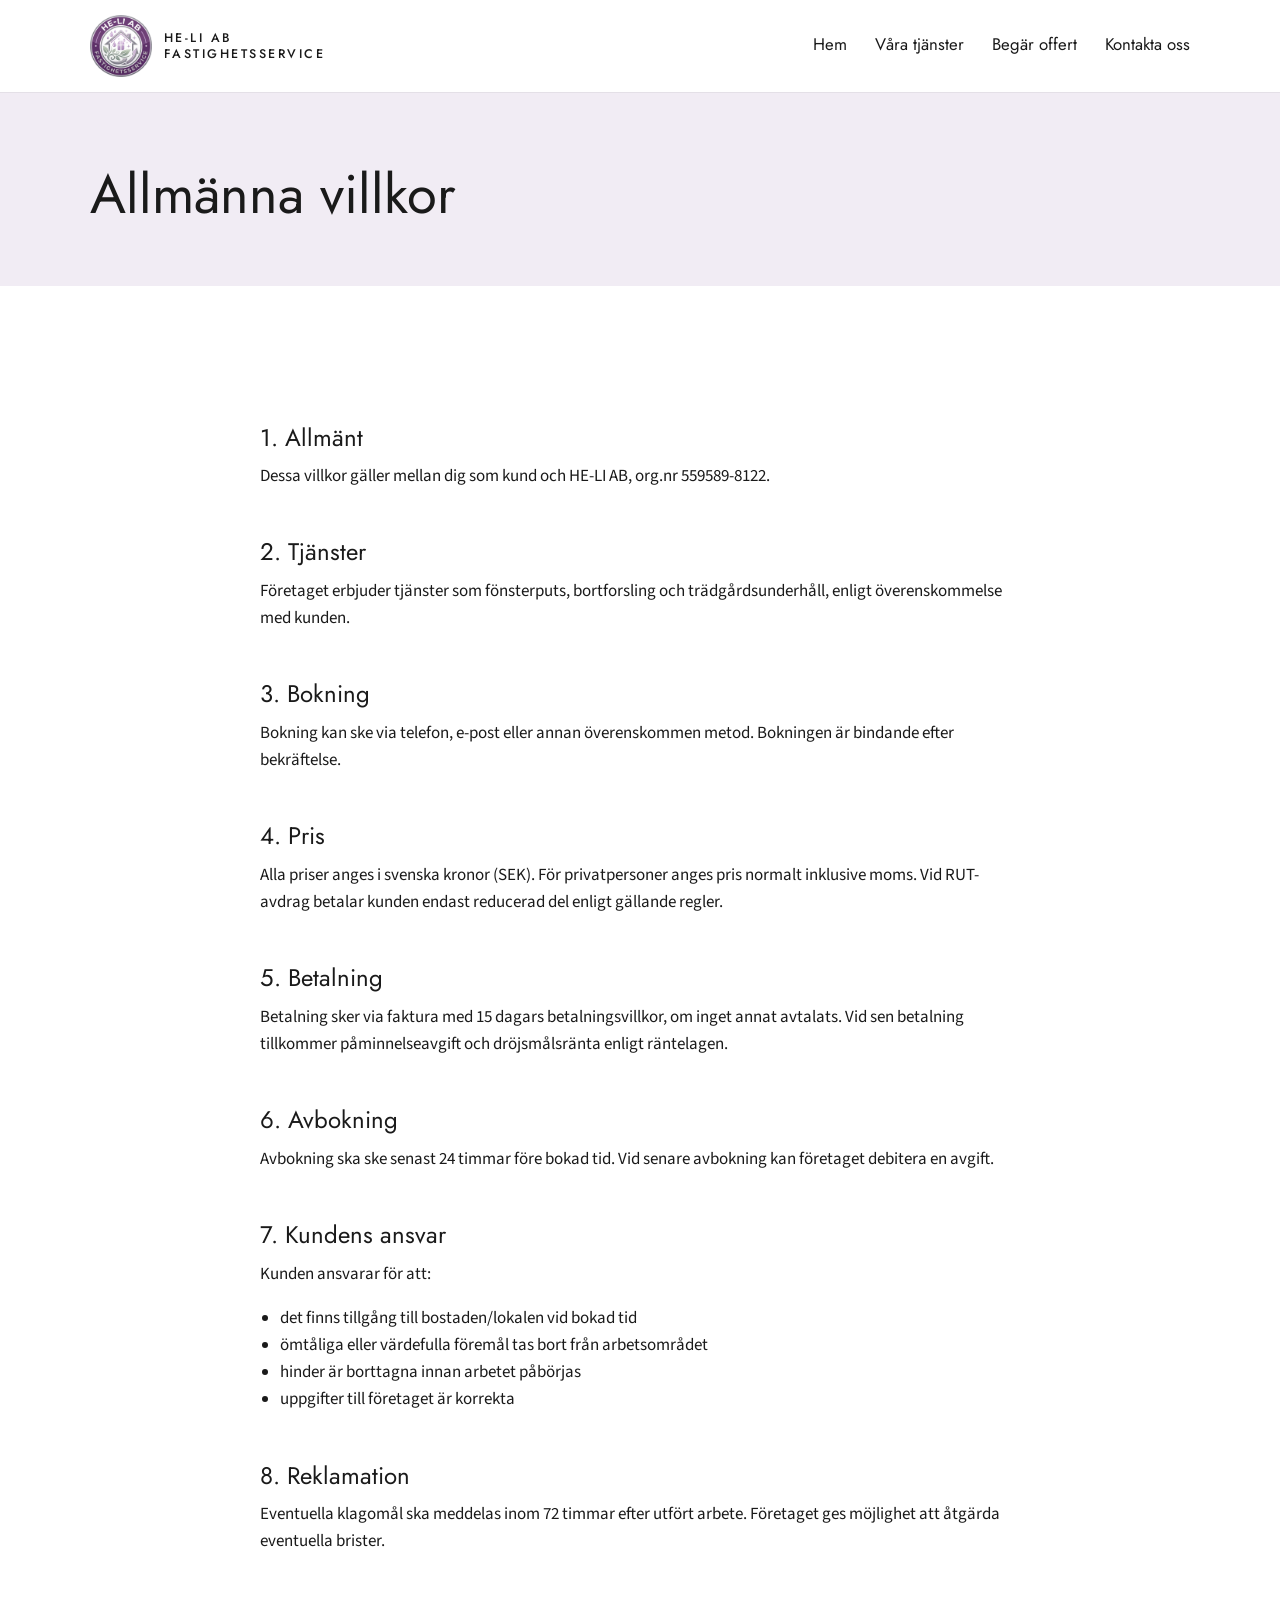
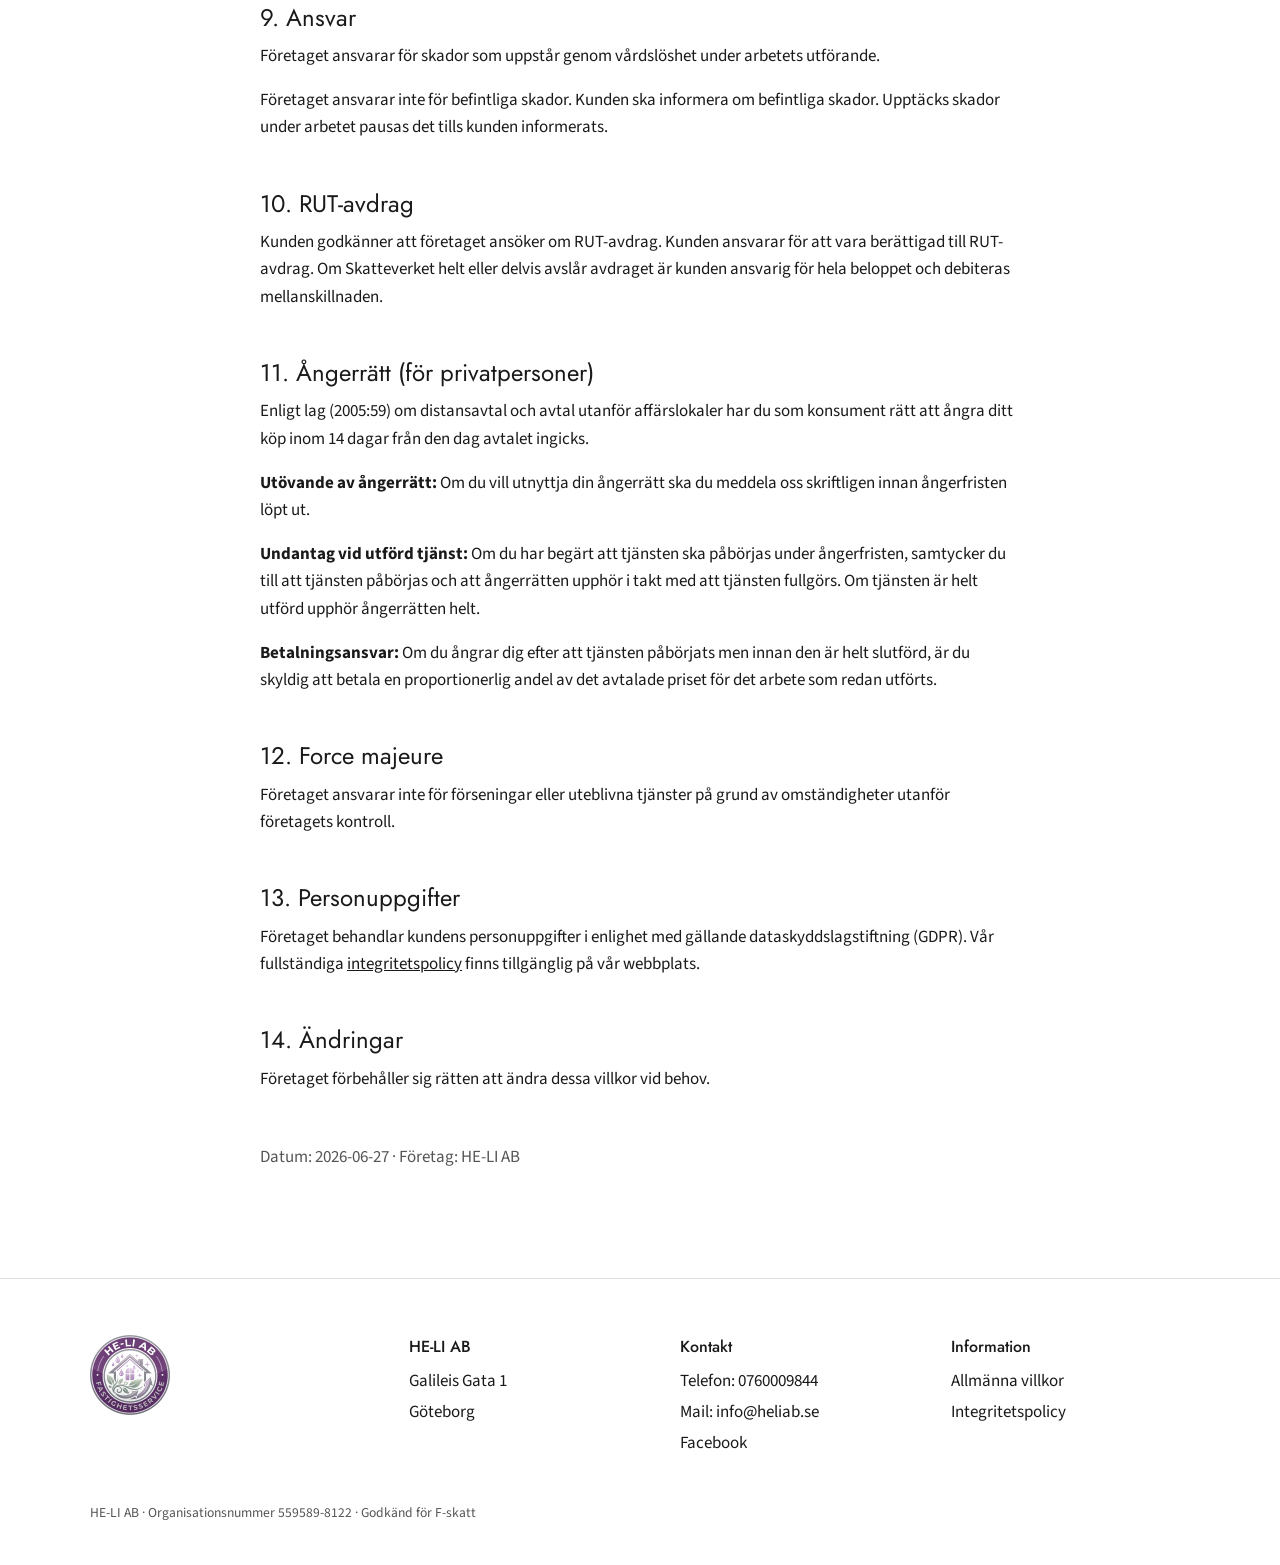
==== commit 766f4d35: "Förenkla designen i stil med ssale.se Tar bort ticker, flytande badge, gradientrutor, RUT-räknare oc" ====
--- a/allmanna-villkor.html
+++ b/allmanna-villkor.html
@@ -4,53 +4,34 @@
 <meta charset="utf-8">
 <meta name="viewport" content="width=device-width, initial-scale=1">
 <title>Allmänna villkor | HE-LI AB</title>
-<meta name="description" content="Allmänna villkor för HE-LI AB:s tjänster inom fönsterputs, trädgårdsunderhåll och bortforsling.">
-<meta name="theme-color" content="#2a1438">
+<meta name="description" content="Allmänna villkor för HE-LI AB.">
 <meta property="og:title" content="Allmänna villkor | HE-LI AB">
-<meta property="og:description" content="Allmänna villkor för HE-LI AB:s tjänster inom fönsterputs, trädgårdsunderhåll och bortforsling.">
+<meta property="og:description" content="Allmänna villkor för HE-LI AB.">
 <meta property="og:image" content="assets/img/logo-og.png">
-<meta property="og:locale" content="sv_SE">
 <link rel="icon" type="image/png" href="assets/img/favicon.png">
 <link rel="preconnect" href="https://fonts.googleapis.com">
 <link rel="preconnect" href="https://fonts.gstatic.com" crossorigin>
-<link href="https://fonts.googleapis.com/css2?family=DM+Sans:ital,opsz,wght@0,9..40,400;0,9..40,500;0,9..40,700;1,9..40,400&family=DM+Serif+Display:ital@0;1&display=swap" rel="stylesheet">
+<link href="https://fonts.googleapis.com/css2?family=Jost:wght@400;500&family=Source+Sans+3:wght@400;600&display=swap" rel="stylesheet">
 <link rel="stylesheet" href="assets/css/style.css">
-<script type="application/ld+json">
-{"@context":"https://schema.org","@type":"LocalBusiness","name":"HE-LI AB","description":"Fönsterputs, trädgårdsunderhåll och bortforsling i Göteborg med omnejd.","url":"https://www.heliab.se","telephone":"+46760009844","email":"info@heliab.se","image":"assets/img/logo-og.png","address":{"@type":"PostalAddress","streetAddress":"Galileis Gata 1","addressLocality":"Göteborg","addressCountry":"SE"},"areaServed":"Göteborg","priceRange":"Fönsterputs från 349 kr efter RUT","sameAs":["https://www.facebook.com/profile.php?id=61590988676918"]}
-</script>
 </head>
 <body>
-<a class="fab" href="tel:0760009844" aria-label="Ring HE-LI AB på 076-000 98 44"><svg width="20" height="20" viewBox="0 0 24 24" fill="none" stroke="currentColor" stroke-width="2" stroke-linecap="round" stroke-linejoin="round" aria-hidden="true"><path d="M22 16.92v3a2 2 0 0 1-2.18 2 19.8 19.8 0 0 1-8.63-3.07 19.5 19.5 0 0 1-6-6A19.8 19.8 0 0 1 2.1 4.18 2 2 0 0 1 4.1 2h3a2 2 0 0 1 2 1.72c.13.96.36 1.9.7 2.81a2 2 0 0 1-.45 2.11L8.1 9.9a16 16 0 0 0 6 6l1.27-1.27a2 2 0 0 1 2.11-.45c.9.34 1.85.57 2.81.7A2 2 0 0 1 22 16.92z"/></svg><span class="tip">Ring 076-000 98 44</span></a>
 <header class="site-header">
-  <div class="topbar">
-    <div class="wrap">
-      <div class="tb-left"><span>Fönsterputs · Trädgård · Bortforsling i Göteborg</span></div>
-      <div class="tb-right">
-        <a href="tel:0760009844"><svg width="20" height="20" viewBox="0 0 24 24" fill="none" stroke="currentColor" stroke-width="2" stroke-linecap="round" stroke-linejoin="round" aria-hidden="true"><path d="M22 16.92v3a2 2 0 0 1-2.18 2 19.8 19.8 0 0 1-8.63-3.07 19.5 19.5 0 0 1-6-6A19.8 19.8 0 0 1 2.1 4.18 2 2 0 0 1 4.1 2h3a2 2 0 0 1 2 1.72c.13.96.36 1.9.7 2.81a2 2 0 0 1-.45 2.11L8.1 9.9a16 16 0 0 0 6 6l1.27-1.27a2 2 0 0 1 2.11-.45c.9.34 1.85.57 2.81.7A2 2 0 0 1 22 16.92z"/></svg> 076-000 98 44</a>
-        <a href="mailto:info@heliab.se"><svg width="20" height="20" viewBox="0 0 24 24" fill="none" stroke="currentColor" stroke-width="2" stroke-linecap="round" stroke-linejoin="round" aria-hidden="true"><rect x="2" y="4" width="20" height="16" rx="2"/><path d="m22 7-10 6L2 7"/></svg> info@heliab.se</a>
-      </div>
-    </div>
-  </div>
   <nav class="wrap nav" aria-label="Huvudmeny">
-    <a class="brand" href="index.html">
-      <img src="assets/img/logo-sm.webp" alt="HE-LI AB logotyp" width="56" height="56">
-      <span class="brand-name">HE-LI AB<small>Fastighetsservice</small></span>
-    </a>
-    <button class="burger" aria-label="Öppna meny" aria-expanded="false" aria-controls="menu"><span></span><span></span><span></span></button>
+    <a class="brand" href="index.html"><img src="assets/img/logo-sm.webp" alt="HE-LI AB" width="62" height="62"><span>HE-LI AB<br>Fastighetsservice</span></a>
+    <button class="burger" aria-label="Meny" aria-expanded="false" aria-controls="menu"><span></span><span></span><span></span></button>
     <ul class="menu" id="menu">
-      <li><a href="index.html#tjanster">Tjänster</a></li>
-      <li><a href="index.html#fore-efter">Före &amp; efter</a></li>
-      <li><a href="index.html#sa-gar-det-till">Så går det till</a></li>
-      <li><a href="index.html#kontakt">Kontakt</a></li>
-      <li><a class="btn" href="offert.html">Begär offert <span class="arrow" aria-hidden="true">→</span></a></li>
+      <li><a href="index.html">Hem</a></li>
+      <li><a href="index.html#tjanster">Våra tjänster</a></li>
+      <li><a href="offert.html">Begär offert</a></li>
+      <li><a href="index.html#kontakt">Kontakta oss</a></li>
     </ul>
   </nav>
 </header>
 <main>
-<section class="page-hero" style="padding-bottom:5rem">
-  <div class="wrap"><span class="eyebrow light">HE-LI AB</span><h1>Allmänna villkor</h1></div>
+<section class="page-head">
+  <div class="wrap"><h1>Allmänna villkor</h1></div>
 </section>
-<section class="band-white">
+<section>
   <div class="wrap legal">
     <h2>1. Allmänt</h2>
     <p>Dessa villkor gäller mellan dig som kund och HE-LI AB, org.nr 559589-8122.</p>
@@ -95,42 +76,30 @@
 </section>
 </main>
 <footer class="site-footer">
-  <div class="wrap footer-grid">
-    <div class="footer-brand">
-      <img src="assets/img/logo-sm.webp" alt="HE-LI AB" width="96" height="96" loading="lazy">
-      <p>Vi använder professionell utrustning och metoder för att ge dig skinande rena ytor och välskötta trädgårdar. Alltid stort fokus på kundnöjdhet och service.</p>
-      <a class="social" href="https://www.facebook.com/profile.php?id=61590988676918" target="_blank" rel="noopener"><svg viewBox="0 0 24 24" fill="currentColor" aria-hidden="true"><path d="M22 12a10 10 0 1 0-11.56 9.88v-6.99H7.9V12h2.54V9.8c0-2.5 1.49-3.89 3.78-3.89 1.09 0 2.24.2 2.24.2v2.46h-1.26c-1.24 0-1.63.77-1.63 1.56V12h2.78l-.44 2.89h-2.34v6.99A10 10 0 0 0 22 12z"/></svg> Följ oss på Facebook</a>
+  <div class="wrap">
+    <div class="footer-grid">
+      <div><img class="footer-logo" src="assets/img/logo-sm.webp" alt="HE-LI AB" width="80" height="80" loading="lazy"></div>
+      <div>
+        <h4>HE-LI AB</h4>
+        <ul><li>Galileis Gata 1</li><li>Göteborg</li></ul>
+      </div>
+      <div>
+        <h4>Kontakt</h4>
+        <ul>
+          <li>Telefon: <a href="tel:0760009844">0760009844</a></li>
+          <li>Mail: <a href="mailto:info@heliab.se">info@heliab.se</a></li>
+          <li><a href="https://www.facebook.com/profile.php?id=61590988676918" target="_blank" rel="noopener">Facebook</a></li>
+        </ul>
+      </div>
+      <div>
+        <h4>Information</h4>
+        <ul>
+          <li><a href="allmanna-villkor.html">Allmänna villkor</a></li>
+          <li><a href="integritetspolicy.html">Integritetspolicy</a></li>
+        </ul>
+      </div>
     </div>
-    <div>
-      <h4>Tjänster</h4>
-      <ul>
-        <li><a href="index.html#fonsterputs">Fönsterputs</a></li>
-        <li><a href="index.html#tradgard">Trädgårdsunderhåll</a></li>
-        <li><a href="index.html#bortforsling">Bortforsling</a></li>
-        <li><a href="offert.html">Kostnadsfri offert</a></li>
-      </ul>
-    </div>
-    <div>
-      <h4>Information</h4>
-      <ul>
-        <li><a href="index.html">Hem</a></li>
-        <li><a href="index.html#kontakt">Kontakt</a></li>
-        <li><a href="integritetspolicy.html">Integritetspolicy</a></li>
-        <li><a href="allmanna-villkor.html">Allmänna villkor</a></li>
-      </ul>
-    </div>
-    <div>
-      <h4>Kontakt</h4>
-      <ul>
-        <li>Galileis Gata 1, Göteborg</li>
-        <li><a href="tel:0760009844">076-000 98 44</a></li>
-        <li><a href="mailto:info@heliab.se">info@heliab.se</a></li>
-      </ul>
-    </div>
-  </div>
-  <div class="wrap legalbar">
-    <span>© <span data-year>2026</span> HE-LI AB · Org.nr 559589-8122 · Godkänd för F-skatt</span>
-    <span>Fönsterputs, trädgård &amp; bortforsling i Göteborg med omnejd</span>
+    <p class="copy">HE-LI AB · Organisationsnummer 559589-8122 · Godkänd för F-skatt</p>
   </div>
 </footer>
 <script src="assets/js/main.js" defer></script>
--- a/assets/css/style.css
+++ b/assets/css/style.css
@@ -1,474 +1,167 @@
-/* HE-LI AB – Fastighetsservice
-   Typografi & elegans från Upsala GK, struktur & handkraft från Ängö Entreprenad. */
+/* HE-LI AB – Fastighetsservice */
 
 :root {
-  --ink: #1d1226;
-  --aubergine: #2a1438;
-  --purple: #5b2a7a;
-  --purple-2: #74409a;
-  --lilac: #c9b3de;
-  --lilac-soft: #efe7f6;
-  --sage: #7f9a7c;
-  --sage-soft: #e6ede3;
-  --sand: #f5e7d3;
-  --cream: #faf7f2;
-  --gold: #e3b23c;
-  --gold-dark: #c99a26;
-  --muted: #6b6274;
-  --line: rgba(29, 18, 38, .12);
-  --radius: 4px;
-  --shadow: 0 18px 40px -18px rgba(42, 20, 56, .45);
-  --serif: "DM Serif Display", Georgia, "Times New Roman", serif;
-  --sans: "DM Sans", system-ui, -apple-system, "Segoe UI", Roboto, sans-serif;
-  --wrap: 1200px;
+  --brand: #5b2a7a;
+  --brand-dark: #45205d;
+  --tint: #f1ecf4;
+  --text: #1a1a1a;
+  --muted: #555;
+  --line: #e4e0e7;
+  --head: "Jost", "Helvetica Neue", Helvetica, Arial, sans-serif;
+  --body: "Source Sans 3", "Helvetica Neue", Helvetica, Arial, sans-serif;
 }
 
 *, *::before, *::after { box-sizing: border-box; }
-html { scroll-behavior: smooth; scroll-padding-top: 90px; }
-body {
-  margin: 0;
-  font-family: var(--sans);
-  font-size: 17px;
-  line-height: 1.65;
-  color: var(--ink);
-  background: var(--cream);
-  -webkit-font-smoothing: antialiased;
-}
+html { scroll-behavior: smooth; }
+body { margin: 0; font-family: var(--body); font-size: 17px; line-height: 1.6; color: var(--text); background: #fff; }
 img { max-width: 100%; display: block; }
 a { color: inherit; }
-h1, h2, h3 { font-family: var(--serif); font-weight: 400; line-height: 1.08; margin: 0 0 .5em; letter-spacing: -.01em; }
-h1 { font-size: clamp(2.8rem, 7vw, 5.6rem); }
-h2 { font-size: clamp(2.2rem, 4.6vw, 3.6rem); }
-h3 { font-size: 1.7rem; }
-p { margin: 0 0 1.1em; }
+h1, h2, h3 { font-family: var(--head); font-weight: 400; line-height: 1.15; margin: 0 0 .6em; }
+h1 { font-size: clamp(2.4rem, 6vw, 4.6rem); text-transform: uppercase; }
+h2 { font-size: clamp(2rem, 4vw, 3.2rem); }
+h3 { font-size: 1.4rem; }
+p { margin: 0 0 1em; }
 
-.wrap { width: min(var(--wrap), 100% - 40px); margin-inline: auto; }
-.eyebrow {
-  display: inline-block;
-  font: 700 .78rem/1 var(--sans);
-  letter-spacing: .22em;
-  text-transform: uppercase;
-  color: var(--purple);
-  margin-bottom: 1.1rem;
+.wrap { width: min(1100px, 100% - 40px); margin-inline: auto; }
+section { padding: 90px 0; }
+
+.btn {
+  display: inline-block; padding: .7em 2.6em;
+  font: 500 1rem/1.4 var(--head);
+  background: var(--brand); color: #fff; text-decoration: none;
+  border: 0; border-radius: 6px; cursor: pointer;
 }
-.eyebrow.light { color: var(--gold); }
-.lead { font-size: 1.2rem; color: var(--muted); max-width: 60ch; }
+.btn:hover { background: var(--brand-dark); }
+.btn.white { background: #fff; color: var(--text); }
+.btn.white:hover { background: #eee; }
 
-/* ---------- Knappar (Ängö: gul knapp med pil) ---------- */
-.btn {
-  --bg: var(--gold);
-  display: inline-flex; align-items: center; gap: .7em;
-  padding: .95em 1.6em;
-  background: var(--bg);
-  color: var(--ink);
-  font: 700 .95rem/1 var(--sans);
-  letter-spacing: .02em;
-  text-decoration: none;
-  border: 2px solid var(--bg);
-  border-radius: 999px;
-  box-shadow: 0 10px 22px -12px rgba(201, 154, 38, .9);
-  transition: transform .2s, background .2s, box-shadow .2s;
-  cursor: pointer;
+/* Header */
+.site-header { background: #fff; border-bottom: 1px solid var(--line); position: sticky; top: 0; z-index: 10; }
+.nav { display: flex; align-items: center; justify-content: space-between; height: 92px; }
+.brand { display: flex; align-items: center; gap: 12px; text-decoration: none; }
+.brand img { width: 62px; height: 62px; }
+.brand span { font: 500 .78rem/1.3 var(--head); letter-spacing: .2em; text-transform: uppercase; }
+.menu { display: flex; gap: 28px; list-style: none; margin: 0; padding: 0; }
+.menu a { font: 400 1.05rem var(--head); text-decoration: none; }
+.menu a:hover, .menu a.active { color: var(--brand); }
+.burger { display: none; background: none; border: 0; padding: 8px; cursor: pointer; }
+.burger span { display: block; width: 24px; height: 2px; background: var(--text); margin: 5px 0; }
+
+/* Hero */
+.hero {
+  background: linear-gradient(rgba(0,0,0,.5), rgba(0,0,0,.5)), url("../img/efter.webp") center 40% / cover;
+  color: #fff; padding: 140px 0 120px;
 }
-.btn:hover { transform: translateY(-2px); background: var(--gold-dark); border-color: var(--gold-dark); }
-.btn .arrow {
-  display: grid; place-items: center;
-  width: 1.6em; height: 1.6em; border-radius: 50%;
-  background: var(--ink); color: var(--gold); font-size: .85em;
-  transition: transform .2s;
+.hero h1 { max-width: 14ch; }
+.hero p { max-width: 560px; font-size: 1.1rem; margin-bottom: 2rem; }
+
+/* Intro */
+.intro { display: grid; grid-template-columns: 1fr 2fr; gap: 40px; align-items: center; }
+.intro svg { width: 100%; max-width: 260px; height: auto; color: #cfc4d8; }
+
+/* Tjänster */
+.services { display: grid; grid-template-columns: repeat(3, 1fr); gap: 28px; margin-top: 40px; }
+.service { border: 1px solid var(--line); border-radius: 8px; padding: 32px 28px; display: flex; flex-direction: column; }
+.service p { color: var(--muted); flex: 1; }
+.service a { color: var(--brand); font-family: var(--head); text-decoration: none; }
+.service a:hover { text-decoration: underline; }
+.service ul { margin: 0 0 1.2em; padding-left: 1.1em; color: var(--muted); }
+
+/* Varför oss */
+.tinted { background: var(--tint); }
+.features { display: grid; grid-template-columns: repeat(3, 1fr); gap: 32px; margin-top: 48px; }
+.icon { width: 34px; height: 34px; border-radius: 6px; background: var(--brand); color: #fff; display: grid; place-items: center; margin-bottom: 18px; }
+.icon svg { width: 18px; height: 18px; }
+.feature h3 { margin-bottom: .35em; }
+.feature p { margin: 0; }
+.narrow { max-width: 620px; }
+
+/* Före / efter */
+.ba { display: grid; grid-template-columns: 1fr 1fr; gap: 24px; margin-top: 40px; max-width: 760px; }
+.ba figure { margin: 0; }
+.ba img { width: 100%; aspect-ratio: 4 / 5; object-fit: cover; object-position: 50% 35%; border-radius: 8px; }
+.ba figcaption { font-family: var(--head); margin-top: 10px; }
+
+/* Så går det till */
+.steps { list-style: none; padding: 0; margin: 40px 0 0; display: grid; grid-template-columns: repeat(4, 1fr); gap: 28px; counter-reset: step; }
+.steps li { counter-increment: step; border-top: 2px solid var(--brand); padding-top: 18px; }
+.steps li::before { content: counter(step) "."; font: 400 1.6rem var(--head); color: var(--brand); display: block; margin-bottom: 6px; }
+.steps h3 { font-size: 1.2rem; margin-bottom: .3em; }
+.steps p { color: var(--muted); margin: 0; }
+
+/* Kontakt */
+.contact { display: grid; grid-template-columns: 1fr 1fr; padding: 0; }
+.contact-info { padding: 90px 40px 90px max(20px, calc((100vw - 1100px) / 2)); }
+.contact-info .label { color: var(--brand); font: 400 1.3rem var(--head); margin-bottom: .2em; }
+.contact-info dl { margin: 2rem 0 0; display: grid; grid-template-columns: auto 1fr; gap: 8px 20px; }
+.contact-info dt { font-family: var(--head); }
+.contact-info dd { margin: 0; }
+.contact-info a { text-decoration: none; }
+.contact-info a:hover { color: var(--brand); }
+.contact-panel { background: var(--brand); display: flex; align-items: center; padding: 60px 40px; }
+
+form.card { background: #fff; border-radius: 12px; padding: 32px; width: 100%; max-width: 480px; box-shadow: 0 4px 24px rgba(0,0,0,.08); }
+.field { margin-bottom: 16px; }
+.field label, .field legend { display: block; font-size: .92rem; margin-bottom: 4px; padding: 0; }
+.field input, .field textarea, .field select {
+  width: 100%; font: inherit; font-size: 1rem; padding: 9px 10px;
+  border: 1px solid #bbb; border-radius: 4px; background: #fff;
 }
-.btn:hover .arrow { transform: translateX(3px); }
-.btn.ghost { background: transparent; color: #fff; border-color: rgba(255,255,255,.55); box-shadow: none; }
-.btn.ghost:hover { background: rgba(255,255,255,.1); border-color: #fff; }
-.btn.ghost .arrow { background: #fff; color: var(--aubergine); }
-.btn.dark { --bg: var(--aubergine); color: #fff; box-shadow: var(--shadow); }
-.btn.dark:hover { background: var(--purple); border-color: var(--purple); }
-.btn.dark .arrow { background: var(--gold); color: var(--ink); }
-
-.link-underline {
-  font-weight: 700; text-decoration: none;
-  border-bottom: 2px solid var(--gold); padding-bottom: 3px;
-}
-
-/* ---------- Header (Ängö: solid färgad list, UGK: pill-CTA) ---------- */
-.site-header {
-  position: sticky; top: 0; z-index: 50;
-  background: var(--aubergine);
-  color: #fff;
-  transition: box-shadow .3s;
-}
-.site-header.scrolled { box-shadow: 0 8px 30px -10px rgba(0,0,0,.5); }
-.topbar {
-  background: var(--purple);
-  font-size: .82rem; letter-spacing: .04em;
-}
-.topbar .wrap { display: flex; justify-content: space-between; gap: 1rem; padding: .45rem 0; }
-.topbar a { text-decoration: none; opacity: .9; }
-.topbar a:hover { opacity: 1; color: var(--gold); }
-.topbar .tb-left, .topbar .tb-right { display: flex; gap: 1.4rem; align-items: center; }
-.nav { display: flex; align-items: center; justify-content: space-between; height: 78px; }
-.brand { display: flex; align-items: center; gap: .8rem; text-decoration: none; }
-.brand img { width: 56px; height: 56px; transition: transform .4s; }
-.brand:hover img { transform: rotate(-8deg) scale(1.05); }
-.brand-name { font-family: var(--serif); font-size: 1.55rem; line-height: 1; }
-.brand-name small { display: block; font: 600 .66rem/1.4 var(--sans); letter-spacing: .24em; text-transform: uppercase; color: var(--lilac); margin-top: .2rem; }
-.menu { display: flex; align-items: center; gap: 2rem; list-style: none; margin: 0; padding: 0; }
-.menu a:not(.btn) {
-  text-decoration: none; font-weight: 500; font-size: .9rem;
-  letter-spacing: .08em; text-transform: uppercase;
-  color: rgba(255,255,255,.82); position: relative; padding: .4rem 0;
-}
-.menu a:not(.btn)::after {
-  content: ""; position: absolute; left: 0; right: 100%; bottom: 0;
-  height: 2px; background: var(--gold); transition: right .25s;
-}
-.menu a:not(.btn):hover, .menu a.active { color: #fff; }
-.menu a:not(.btn):hover::after, .menu a.active::after { right: 0; }
-.menu .btn { padding: .75em 1.3em; font-size: .85rem; }
-.burger { display: none; background: none; border: 0; color: #fff; width: 44px; height: 44px; cursor: pointer; }
-.burger span { display: block; width: 26px; height: 2px; background: currentColor; margin: 6px auto; transition: .3s; }
-
-/* ---------- Hero (UGK: mörk, stor serif, statuslista) ---------- */
-.hero {
-  position: relative; overflow: hidden;
-  color: #fff;
-  background:
-    radial-gradient(1200px 600px at 85% 20%, rgba(116,64,154,.55), transparent 60%),
-    radial-gradient(900px 500px at 10% 100%, rgba(127,154,124,.35), transparent 60%),
-    linear-gradient(160deg, #2a1438 0%, #1d1226 70%);
-  padding: clamp(5rem, 12vw, 9rem) 0 clamp(6rem, 12vw, 10rem);
-}
-.hero::before {
-  /* fönsterspröjs-mönster */
-  content: ""; position: absolute; inset: 0;
-  background-image:
-    linear-gradient(rgba(255,255,255,.045) 1px, transparent 1px),
-    linear-gradient(90deg, rgba(255,255,255,.045) 1px, transparent 1px);
-  background-size: 120px 120px;
-  mask-image: linear-gradient(90deg, transparent, #000 30%, #000 70%, transparent);
-  pointer-events: none;
-}
-.hero .wrap { position: relative; display: grid; grid-template-columns: 1.25fr .75fr; gap: 3rem; align-items: center; }
-.hero h1 em { font-style: italic; color: var(--lilac); }
-.hero .lead { color: rgba(255,255,255,.78); font-size: 1.25rem; }
-.hero-cta { display: flex; flex-wrap: wrap; gap: 1rem; margin: 2.2rem 0 2.8rem; }
-.status {
-  list-style: none; padding: 0; margin: 0;
-  display: grid; gap: .55rem; max-width: 460px;
-  font-size: .98rem;
-}
-.status li { display: flex; justify-content: space-between; gap: 1rem; border-bottom: 1px solid rgba(255,255,255,.12); padding-bottom: .55rem; }
-.status li span:first-child { color: rgba(255,255,255,.65); }
-.status li b { font-weight: 700; color: #fff; display: inline-flex; align-items: center; gap: .5rem; }
-.status .dot { width: 8px; height: 8px; border-radius: 50%; background: #6fd08c; box-shadow: 0 0 0 4px rgba(111,208,140,.2); animation: pulse 2s infinite; }
-@keyframes pulse { 50% { box-shadow: 0 0 0 8px rgba(111,208,140,0); } }
-.hero-badge { position: relative; justify-self: center; }
-.hero-badge img {
-  width: min(420px, 80vw);
-  filter: drop-shadow(0 30px 50px rgba(0,0,0,.5));
-  animation: float 7s ease-in-out infinite;
-}
-.hero-badge .price-tag {
-  position: absolute; left: -10px; bottom: 8%;
-  background: var(--gold); color: var(--ink);
-  padding: 1rem 1.2rem; border-radius: 14px;
-  transform: rotate(-6deg);
-  box-shadow: var(--shadow);
-  font-weight: 700; line-height: 1.15;
-}
-.price-tag small { display: block; font-size: .72rem; letter-spacing: .14em; text-transform: uppercase; }
-.price-tag strong { font-family: var(--serif); font-weight: 400; font-size: 2.3rem; }
-@keyframes float { 50% { transform: translateY(-14px) rotate(2deg); } }
-.scroll-hint {
-  position: absolute; left: 50%; bottom: 1.6rem; transform: translateX(-50%);
-  color: rgba(255,255,255,.6); text-decoration: none; font-size: 1.6rem;
-  animation: bob 2s infinite;
-}
-@keyframes bob { 50% { transform: translate(-50%, 8px); } }
-
-/* ---------- Ticker ---------- */
-.ticker { background: var(--gold); color: var(--ink); overflow: hidden; white-space: nowrap; }
-.ticker-track { display: inline-flex; gap: 3rem; padding: 1rem 0; animation: marquee 32s linear infinite; }
-.ticker span { font: 700 .95rem/1 var(--sans); letter-spacing: .2em; text-transform: uppercase; }
-.ticker span::after { content: "✦"; margin-left: 3rem; color: var(--purple); }
-@keyframes marquee { to { transform: translateX(-50%); } }
-
-/* ---------- Sektioner ---------- */
-section { padding: clamp(4.5rem, 9vw, 7.5rem) 0; }
-.band-sand { background: var(--sand); }
-.band-white { background: #fff; }
-.band-sage { background: var(--sage-soft); }
-.band-dark { background: var(--aubergine); color: #fff; }
-.band-dark .lead { color: rgba(255,255,255,.75); }
-.section-head { display: grid; grid-template-columns: 1fr 1fr; gap: 3rem; align-items: end; margin-bottom: 3.2rem; }
-.section-head p { margin: 0; }
-
-/* ---------- Varför-kort (Ängö: tre värden) ---------- */
-.values { display: grid; grid-template-columns: repeat(3, 1fr); gap: 2rem; }
-.value { border-top: 3px solid var(--purple); padding-top: 1.6rem; }
-.value .ico {
-  width: 56px; height: 56px; border-radius: 50%;
-  display: grid; place-items: center; margin-bottom: 1.1rem;
-  background: var(--lilac-soft); color: var(--purple);
-}
-.value h3 { font-family: var(--sans); font-weight: 700; font-size: 1rem; letter-spacing: .12em; text-transform: uppercase; }
-.value p { color: var(--muted); margin: 0; }
-
-/* ---------- Tjänsterutor (UGK: bildrutor med serif-overlay) ---------- */
-.tiles { display: grid; grid-template-columns: 1fr 1.15fr 1fr; grid-template-rows: 260px 260px; gap: 1rem; }
-.tile {
-  position: relative; overflow: hidden; border-radius: var(--radius);
-  color: #fff; text-decoration: none;
-  display: flex; flex-direction: column; justify-content: flex-end;
-  padding: 1.6rem; isolation: isolate;
-}
-.tile.tall { grid-row: span 2; }
-.tile .bg { position: absolute; inset: 0; z-index: -2; transition: transform .7s cubic-bezier(.2,.7,.2,1); }
-.tile::after { content: ""; position: absolute; inset: 0; z-index: -1; background: linear-gradient(180deg, transparent 35%, rgba(20,10,28,.78)); }
-.tile:hover .bg { transform: scale(1.06); }
-.tile h3 { font-size: 2rem; margin: 0 0 .2rem; }
-.tile p { margin: 0; font-size: .95rem; opacity: .88; }
-.tile .go {
-  position: absolute; top: 1.2rem; right: 1.2rem;
-  width: 42px; height: 42px; border-radius: 50%;
-  display: grid; place-items: center;
-  background: rgba(255,255,255,.15); backdrop-filter: blur(6px);
-  transition: background .25s, transform .25s;
-}
-.tile:hover .go { background: var(--gold); color: var(--ink); transform: rotate(-45deg); }
-.bg-window { background: linear-gradient(135deg, #74409a, #2a1438); }
-.bg-garden { background: linear-gradient(135deg, #8fae85, #3d5a3a); }
-.bg-haul { background: linear-gradient(135deg, #c79a5b, #6b4426); }
-.bg-photo { background-size: cover; background-position: center; }
-.bg-rut { background: linear-gradient(135deg, #e3b23c, #c97f1f); }
-.bg-guar { background: linear-gradient(135deg, #3d2850, #1d1226); }
-.tile svg.art { position: absolute; right: -10px; top: 10px; width: 62%; opacity: .22; z-index: -1; }
-
-/* ---------- Tjänstedetaljer (Ängö: text + "VI UTFÖR"-lista) ---------- */
-.service { display: grid; grid-template-columns: 1.1fr 1.6fr 1fr; gap: 3.5rem; align-items: start; }
-.service + .service { margin-top: 5rem; padding-top: 5rem; border-top: 1px solid var(--line); }
-.service .num { font-family: var(--serif); font-size: 6rem; line-height: .8; color: var(--purple); opacity: .2; }
-.service h2 { font-size: clamp(2rem, 3.6vw, 2.8rem); text-transform: none; }
-.service .kicker { font: 700 .78rem/1 var(--sans); letter-spacing: .22em; text-transform: uppercase; color: var(--sage); }
-.we-do h4 { font: 700 .85rem/1 var(--sans); letter-spacing: .22em; text-transform: uppercase; margin: .4rem 0 1.2rem; }
-.we-do ul { list-style: none; margin: 0; padding: 0; }
-.we-do li { padding: .55rem 0; border-bottom: 1px dashed var(--line); display: flex; gap: .7rem; align-items: center; color: var(--muted); }
-.we-do li::before { content: ""; width: 7px; height: 7px; background: var(--gold); transform: rotate(45deg); flex: none; }
-
-/* ---------- Före / efter ---------- */
-.ba { display: grid; grid-template-columns: 1fr 1fr 1fr; gap: 2rem; align-items: center; }
-.ba figure { margin: 0; position: relative; border-radius: var(--radius); overflow: hidden; box-shadow: var(--shadow); aspect-ratio: 3 / 4.6; }
-.ba figure img { width: 100%; height: 100%; object-fit: cover; transition: transform .8s; }
-.ba figure:hover img { transform: scale(1.04); }
-.ba figcaption {
-  position: absolute; top: 1rem; left: 1rem;
-  background: #fff; color: var(--ink);
-  font: 700 .75rem/1 var(--sans); letter-spacing: .2em; text-transform: uppercase;
-  padding: .55rem .8rem; border-radius: 999px;
-}
-.ba figure.after figcaption { background: var(--gold); }
-.ba-text .stars { color: var(--gold); letter-spacing: .25em; font-size: 1.2rem; margin-bottom: 1rem; }
-
-/* ---------- Citat (UGK) ---------- */
-.quote { text-align: center; max-width: 820px; margin-inline: auto; position: relative; }
-.quote .stars { color: var(--ink); letter-spacing: .3em; font-size: 1.3rem; margin-bottom: 1.4rem; }
-.quote blockquote { margin: 0; font-family: var(--serif); font-size: clamp(1.6rem, 3.2vw, 2.4rem); line-height: 1.3; }
-.quote blockquote::before, .quote blockquote::after { font-size: 4rem; color: var(--lilac); line-height: 0; vertical-align: -.35em; }
-.quote blockquote::before { content: "“"; margin-right: .1em; }
-.quote blockquote::after { content: "”"; margin-left: .05em; }
-.quote cite { display: block; margin-top: 1.4rem; font: 700 .95rem/1.4 var(--sans); font-style: normal; }
-.quote cite small { display: block; font-weight: 400; color: var(--muted); }
-
-/* ---------- Process ---------- */
-.steps { display: grid; grid-template-columns: repeat(4, 1fr); gap: 1.4rem; counter-reset: s; }
-.step {
-  background: rgba(255,255,255,.05);
-  border: 1px solid rgba(255,255,255,.1);
-  border-radius: 10px; padding: 2rem 1.6rem;
-  position: relative; transition: transform .3s, background .3s;
-}
-.step:hover { transform: translateY(-6px); background: rgba(255,255,255,.09); }
-.step .n { font-family: var(--serif); font-size: 3.4rem; line-height: 1; color: var(--gold); display: block; margin-bottom: 1rem; }
-.step h3 { font-family: var(--sans); font-size: 1.15rem; font-weight: 700; }
-.step p { color: rgba(255,255,255,.72); margin: 0; font-size: .97rem; }
-.steps-line { height: 2px; background: linear-gradient(90deg, var(--gold), var(--lilac), var(--sage)); margin: 0 0 2rem; border-radius: 2px; }
-
-/* ---------- Siffror ---------- */
-.facts { display: grid; grid-template-columns: repeat(4, 1fr); gap: 1rem; text-align: center; }
-.fact strong { display: block; font-family: var(--serif); font-weight: 400; font-size: clamp(2.4rem, 5vw, 3.6rem); color: var(--purple); line-height: 1; }
-.fact span { font-size: .85rem; letter-spacing: .14em; text-transform: uppercase; color: var(--muted); }
-
-/* ---------- Split (UGK: Nybörjarkurser) ---------- */
-.split { display: grid; grid-template-columns: 1fr 1fr; min-height: 560px; padding: 0; }
-.split > div { padding: clamp(3rem, 7vw, 6rem) clamp(1.5rem, 6vw, 5rem); }
-.split .pane-light { background: #f4f1ec; display: flex; flex-direction: column; justify-content: center; }
-.split .pane-art {
-  background: var(--purple);
-  position: relative; overflow: hidden; color: #fff;
-  display: flex; flex-direction: column; justify-content: center;
-}
-.split .pane-art::before {
-  content: ""; position: absolute; width: 520px; height: 520px; right: -140px; top: -120px;
-  background: url("../img/logo.webp") center/contain no-repeat; opacity: .1;
-}
-.rut-calc { position: relative; background: rgba(255,255,255,.08); border: 1px solid rgba(255,255,255,.18); border-radius: 14px; padding: 2rem; max-width: 460px; }
-.rut-calc label { display: block; font-size: .85rem; letter-spacing: .1em; text-transform: uppercase; color: var(--lilac); margin-bottom: .5rem; }
-.rut-calc input[type=range] { width: 100%; accent-color: var(--gold); }
-.rut-calc .row { display: flex; justify-content: space-between; padding: .7rem 0; border-bottom: 1px solid rgba(255,255,255,.14); }
-.rut-calc .row.total { border: 0; font-size: 1.25rem; }
-.rut-calc .row.total b { font-family: var(--serif); font-weight: 400; font-size: 2.2rem; color: var(--gold); }
-.rut-calc .note { font-size: .78rem; color: rgba(255,255,255,.6); margin: 1rem 0 0; }
-
-/* ---------- Kontakt / formulär ---------- */
-.contact-grid { display: grid; grid-template-columns: .9fr 1.1fr; gap: 4rem; align-items: start; }
-.contact-cards { display: grid; gap: 1rem; margin-top: 2rem; }
-.ccard {
-  display: flex; gap: 1rem; align-items: center;
-  padding: 1.2rem 1.4rem; background: #fff; border-radius: 10px;
-  text-decoration: none; border: 1px solid var(--line);
-  transition: border-color .2s, transform .2s;
-}
-.ccard:hover { border-color: var(--purple); transform: translateX(4px); }
-.ccard .ico { width: 46px; height: 46px; border-radius: 50%; display: grid; place-items: center; background: var(--aubergine); color: var(--gold); flex: none; }
-.ccard small { display: block; color: var(--muted); font-size: .8rem; letter-spacing: .1em; text-transform: uppercase; }
-.ccard b { font-size: 1.1rem; }
-
-form.card {
-  background: #fff; border-radius: 14px; padding: clamp(1.6rem, 4vw, 2.8rem);
-  box-shadow: var(--shadow); border-top: 6px solid var(--gold);
-}
-.fgrid { display: grid; grid-template-columns: 1fr 1fr; gap: 1.1rem 1.2rem; }
-.fgrid .full { grid-column: 1 / -1; }
-.field label, .field legend { display: block; font-size: .78rem; font-weight: 700; letter-spacing: .14em; text-transform: uppercase; margin-bottom: .45rem; padding: 0; }
-.field input, .field textarea, .field select {
-  width: 100%; font: inherit; font-size: 1rem;
-  padding: .85rem 1rem; border: 1.5px solid #ddd5e3; border-radius: 8px; background: #fcfbfd;
-  transition: border-color .2s, box-shadow .2s;
-}
-.field input:focus, .field textarea:focus, .field select:focus { outline: none; border-color: var(--purple); box-shadow: 0 0 0 4px rgba(91,42,122,.12); }
-.field textarea { min-height: 130px; resize: vertical; }
-fieldset.field { border: 0; margin: 0; padding: 0; }
-.chips { display: flex; flex-wrap: wrap; gap: .5rem; }
-.chips label { position: relative; margin: 0; font-size: .92rem; font-weight: 500; letter-spacing: 0; text-transform: none; cursor: pointer; }
-.chips input { position: absolute; inset: 0; width: 100%; height: 100%; margin: 0; opacity: 0; pointer-events: none; }
-.chips span { display: inline-block; padding: .6rem 1rem; border: 1.5px solid #ddd5e3; border-radius: 999px; transition: .2s; }
-.chips input:checked + span { background: var(--aubergine); border-color: var(--aubergine); color: #fff; }
-.chips input:focus-visible + span { box-shadow: 0 0 0 4px rgba(91,42,122,.2); }
-.form-foot { display: flex; flex-wrap: wrap; justify-content: space-between; align-items: center; gap: 1rem; margin-top: 1.6rem; }
-.form-foot small { color: var(--muted); max-width: 36ch; }
-.form-msg { display: none; margin-top: 1rem; padding: 1rem 1.2rem; border-radius: 8px; background: var(--sage-soft); color: #2e4a2c; font-weight: 500; }
+.field input:focus, .field textarea:focus, .field select:focus { outline: 2px solid var(--brand); outline-offset: -1px; border-color: var(--brand); }
+.field textarea { min-height: 120px; resize: vertical; }
+fieldset.field { border: 0; margin: 0 0 16px; padding: 0; }
+.options { display: flex; flex-wrap: wrap; gap: 6px 18px; }
+.options label { display: flex; align-items: center; gap: 6px; font-size: 1rem; margin: 0; }
+.options input { width: auto; }
+.row2 { display: grid; grid-template-columns: 1fr 1fr; gap: 0 16px; }
+form .btn { width: 100%; margin-top: 4px; }
+.small { font-size: .85rem; color: var(--muted); margin-top: 12px; }
+.form-msg { display: none; margin-top: 12px; padding: 10px 12px; background: var(--tint); border-radius: 4px; }
 .form-msg.show { display: block; }
 
-/* ---------- Offert-sidans hero ---------- */
-.page-hero { background: var(--aubergine); color: #fff; padding: 5rem 0 9rem; position: relative; overflow: hidden; }
-.page-hero::after { content: ""; position: absolute; right: -80px; top: -60px; width: 420px; height: 420px; background: url("../img/logo.webp") center/contain no-repeat; opacity: .08; }
-.page-hero .lead { color: rgba(255,255,255,.75); }
-.pull-up { margin-top: -6rem; position: relative; z-index: 2; padding-top: 0; }
-.offer-grid { display: grid; grid-template-columns: 1.5fr .8fr; gap: 2.5rem; align-items: start; }
-.aside-card { background: var(--sand); border-radius: 14px; padding: 2rem; position: sticky; top: 110px; }
-.aside-card .big { font-family: var(--serif); font-size: 3.2rem; line-height: 1; color: var(--purple); }
-.aside-card ul { list-style: none; padding: 0; margin: 1.4rem 0 0; }
-.aside-card li { padding: .6rem 0; border-top: 1px solid rgba(0,0,0,.08); display: flex; gap: .6rem; }
-.aside-card li::before { content: "✓"; color: var(--sage); font-weight: 700; }
+/* Undersidor */
+.page-head { background: var(--tint); padding: 70px 0 60px; }
+.page-head h1 { font-size: clamp(2rem, 5vw, 3.4rem); text-transform: none; margin: 0; }
+.page-head p { margin: .8em 0 0; max-width: 620px; }
+.offer { display: grid; grid-template-columns: 1.4fr 1fr; gap: 48px; align-items: start; }
+.offer form.card { max-width: none; border: 1px solid var(--line); box-shadow: none; }
+.offer aside h2 { font-size: 1.8rem; }
+.offer aside ul { padding-left: 1.1em; }
+.offer aside li { margin-bottom: .3em; }
+.legal { max-width: 760px; }
+.legal h2 { font-size: 1.5rem; margin: 2em 0 .5em; }
+.legal ul { padding-left: 1.2em; }
+.legal .meta { margin-top: 3em; color: var(--muted); }
 
-/* ---------- Juridiska sidor ---------- */
-.legal { max-width: 780px; }
-.legal h2 { font-size: 1.6rem; margin-top: 2.4rem; }
-.legal ul { padding-left: 1.2rem; }
-.legal li { margin-bottom: .35rem; }
-.legal .meta { margin-top: 3rem; padding-top: 1.4rem; border-top: 1px solid var(--line); color: var(--muted); }
+/* Footer */
+.site-footer { border-top: 1px solid var(--line); padding: 56px 0 28px; }
+.footer-grid { display: grid; grid-template-columns: 1.2fr 1fr 1fr 1fr; gap: 32px; }
+.footer-grid h4 { font: 500 1rem var(--head); margin: 0 0 10px; }
+.footer-grid ul { list-style: none; margin: 0; padding: 0; }
+.footer-grid li { margin-bottom: 4px; }
+.footer-grid a { text-decoration: none; }
+.footer-grid a:hover { color: var(--brand); }
+.footer-logo { width: 80px; }
+.copy { margin-top: 40px; font-size: .85rem; color: var(--muted); }
 
-/* ---------- Footer ---------- */
-.site-footer { background: var(--ink); color: rgba(255,255,255,.75); padding: 5rem 0 0; font-size: .95rem; }
-.footer-grid { display: grid; grid-template-columns: 1.4fr 1fr 1fr 1fr; gap: 3rem; }
-.site-footer h4 { color: #fff; font: 700 .8rem/1 var(--sans); letter-spacing: .22em; text-transform: uppercase; margin: 0 0 1.3rem; }
-.site-footer ul { list-style: none; margin: 0; padding: 0; display: grid; gap: .55rem; }
-.site-footer a { text-decoration: none; }
-.site-footer a:hover { color: var(--gold); }
-.footer-brand img { width: 96px; margin-bottom: 1rem; }
-.footer-brand p { max-width: 34ch; }
-.social { display: inline-flex; gap: .6rem; align-items: center; margin-top: .4rem; }
-.social svg { width: 20px; height: 20px; }
-.legalbar { margin-top: 4rem; border-top: 1px solid rgba(255,255,255,.1); padding: 1.4rem 0; font-size: .82rem; display: flex; flex-wrap: wrap; justify-content: space-between; gap: 1rem; color: rgba(255,255,255,.5); }
-
-/* ---------- Flytande ringknapp (Ängö) ---------- */
-.fab {
-  position: fixed; left: 22px; bottom: 22px; z-index: 60;
-  width: 62px; height: 62px; border-radius: 50%;
-  background: var(--gold); color: var(--ink);
-  display: grid; place-items: center;
-  box-shadow: 0 14px 30px -10px rgba(0,0,0,.45);
-  text-decoration: none;
-  transition: transform .2s;
-}
-.fab::before { content: ""; position: absolute; inset: 0; border-radius: 50%; border: 2px solid var(--gold); animation: ring 2.2s infinite; }
-.fab:hover { transform: scale(1.08); }
-@keyframes ring { to { transform: scale(1.6); opacity: 0; } }
-.fab .tip {
-  position: absolute; left: 76px; white-space: nowrap;
-  background: var(--ink); color: #fff; font-size: .85rem; font-weight: 500;
-  padding: .5rem .8rem; border-radius: 6px; opacity: 0; transform: translateX(-6px); transition: .2s; pointer-events: none;
-}
-.fab:hover .tip { opacity: 1; transform: none; }
-
-/* ---------- Reveal ---------- */
-.reveal { opacity: 0; transform: translateY(28px); transition: opacity .8s ease, transform .8s cubic-bezier(.2,.7,.2,1); }
-.reveal.in { opacity: 1; transform: none; }
-.reveal.d1 { transition-delay: .1s; } .reveal.d2 { transition-delay: .2s; } .reveal.d3 { transition-delay: .3s; }
-@media (prefers-reduced-motion: reduce) {
-  *, *::before, *::after { animation: none !important; transition: none !important; }
-  .reveal { opacity: 1; transform: none; }
-}
-
-/* ---------- Responsivt ---------- */
-@media (max-width: 1020px) {
-  .hero .wrap { grid-template-columns: 1fr; }
-  .hero-badge { order: -1; }
-  .hero-badge img { width: 240px; }
-  .hero-badge .price-tag { left: auto; right: -40px; bottom: 0; }
-  .service { grid-template-columns: 1fr 1fr; }
-  .service .num { grid-column: 1 / -1; font-size: 4rem; }
-  .steps { grid-template-columns: 1fr 1fr; }
-  .footer-grid { grid-template-columns: 1fr 1fr; }
-  .contact-grid, .offer-grid { grid-template-columns: 1fr; }
-  .aside-card { position: static; }
-}
+/* Mobil */
 @media (max-width: 860px) {
-  .topbar .tb-left { display: none; }
-  .topbar .wrap { justify-content: center; }
+  section { padding: 64px 0; }
   .burger { display: block; }
   .menu {
-    position: absolute; top: 100%; left: 0; right: 0;
-    flex-direction: column; align-items: stretch; gap: 0;
-    background: var(--aubergine); padding: 1rem 20px 2rem;
-    transform: translateY(-120%); transition: transform .35s; z-index: -1;
-    box-shadow: 0 30px 40px -20px rgba(0,0,0,.6);
+    display: none; position: absolute; top: 92px; left: 0; right: 0;
+    flex-direction: column; gap: 0; background: #fff; border-bottom: 1px solid var(--line); padding: 8px 20px 16px;
   }
-  .menu.open { transform: none; }
-  .menu li { border-bottom: 1px solid rgba(255,255,255,.08); }
-  .menu a:not(.btn) { display: block; padding: 1rem 0; }
-  .menu li:last-child { border: 0; padding-top: 1.2rem; }
-  .burger.open span:nth-child(1) { transform: translateY(8px) rotate(45deg); }
-  .burger.open span:nth-child(2) { opacity: 0; }
-  .burger.open span:nth-child(3) { transform: translateY(-8px) rotate(-45deg); }
-  .section-head, .values, .split, .ba { grid-template-columns: 1fr; }
-  .tiles { grid-template-columns: 1fr 1fr; grid-template-rows: auto; grid-auto-rows: 220px; }
-  .tile.tall { grid-row: span 1; grid-column: 1 / -1; }
-  .facts { grid-template-columns: 1fr 1fr; gap: 2rem 1rem; }
-  .ba figure { aspect-ratio: 4 / 5; }
+  .menu.open { display: flex; }
+  .menu a { display: block; padding: 10px 0; }
+  .hero { padding: 90px 0 80px; }
+  .intro, .services, .features, .contact, .offer, .footer-grid { grid-template-columns: 1fr; }
+  .intro svg { display: none; }
+  .steps { grid-template-columns: 1fr 1fr; }
+  .contact-info { padding: 64px 20px 40px; }
+  .contact-panel { padding: 40px 20px; }
 }
-@media (max-width: 560px) {
-  body { font-size: 16px; }
-  .wrap { width: calc(100% - 32px); }
-  .service { grid-template-columns: 1fr; gap: 1.6rem; }
-  .steps, .tiles, .fgrid, .footer-grid { grid-template-columns: 1fr; }
-  .tile.tall { grid-column: auto; }
-  .brand-name small { display: none; }
-  .hero-badge .price-tag { right: -10px; }
-  .fab { left: auto; right: 18px; bottom: 18px; }
-  .fab .tip { display: none; }
+@media (max-width: 520px) {
+  .ba, .steps, .row2 { grid-template-columns: 1fr; }
+  .brand span { display: none; }
 }
-
-.topbar a { display: inline-flex; align-items: center; gap: .45rem; }
-.topbar svg { width: 14px; height: 14px; }
-.fab svg { width: 26px; height: 26px; }
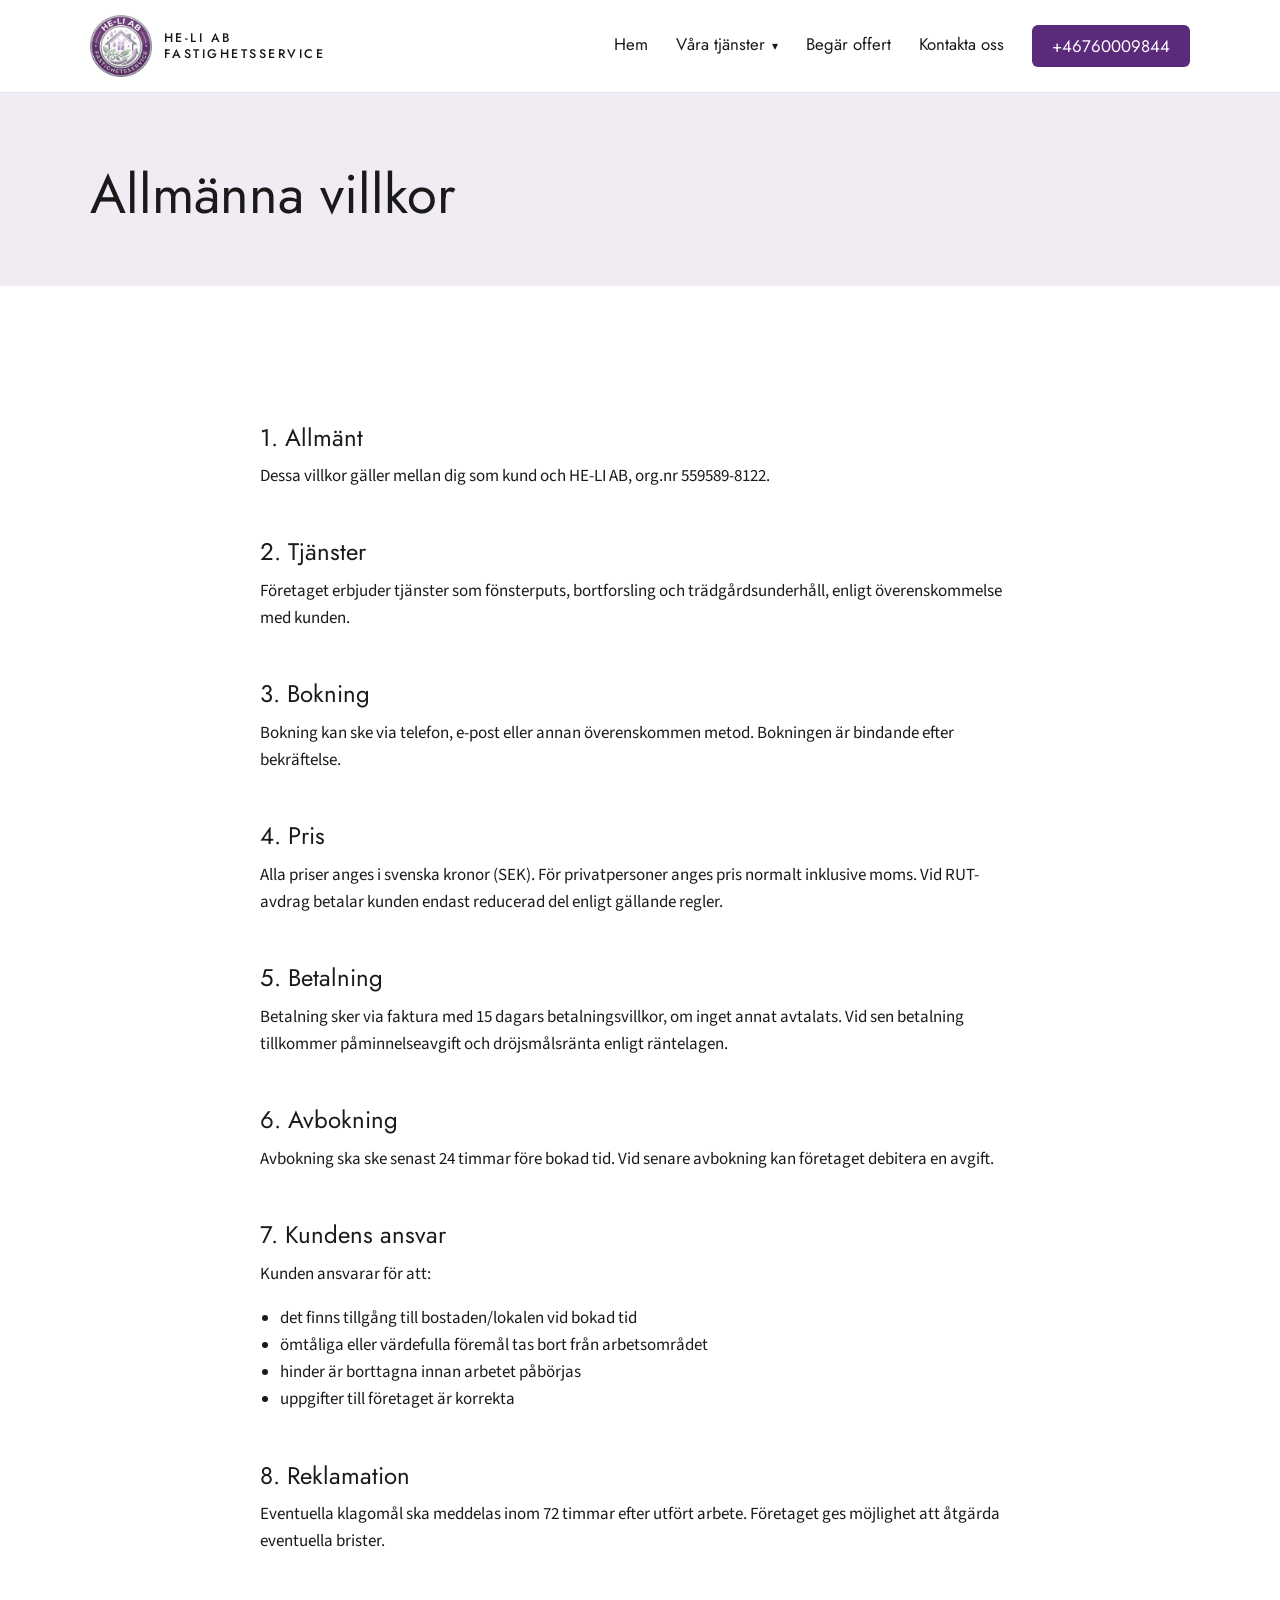
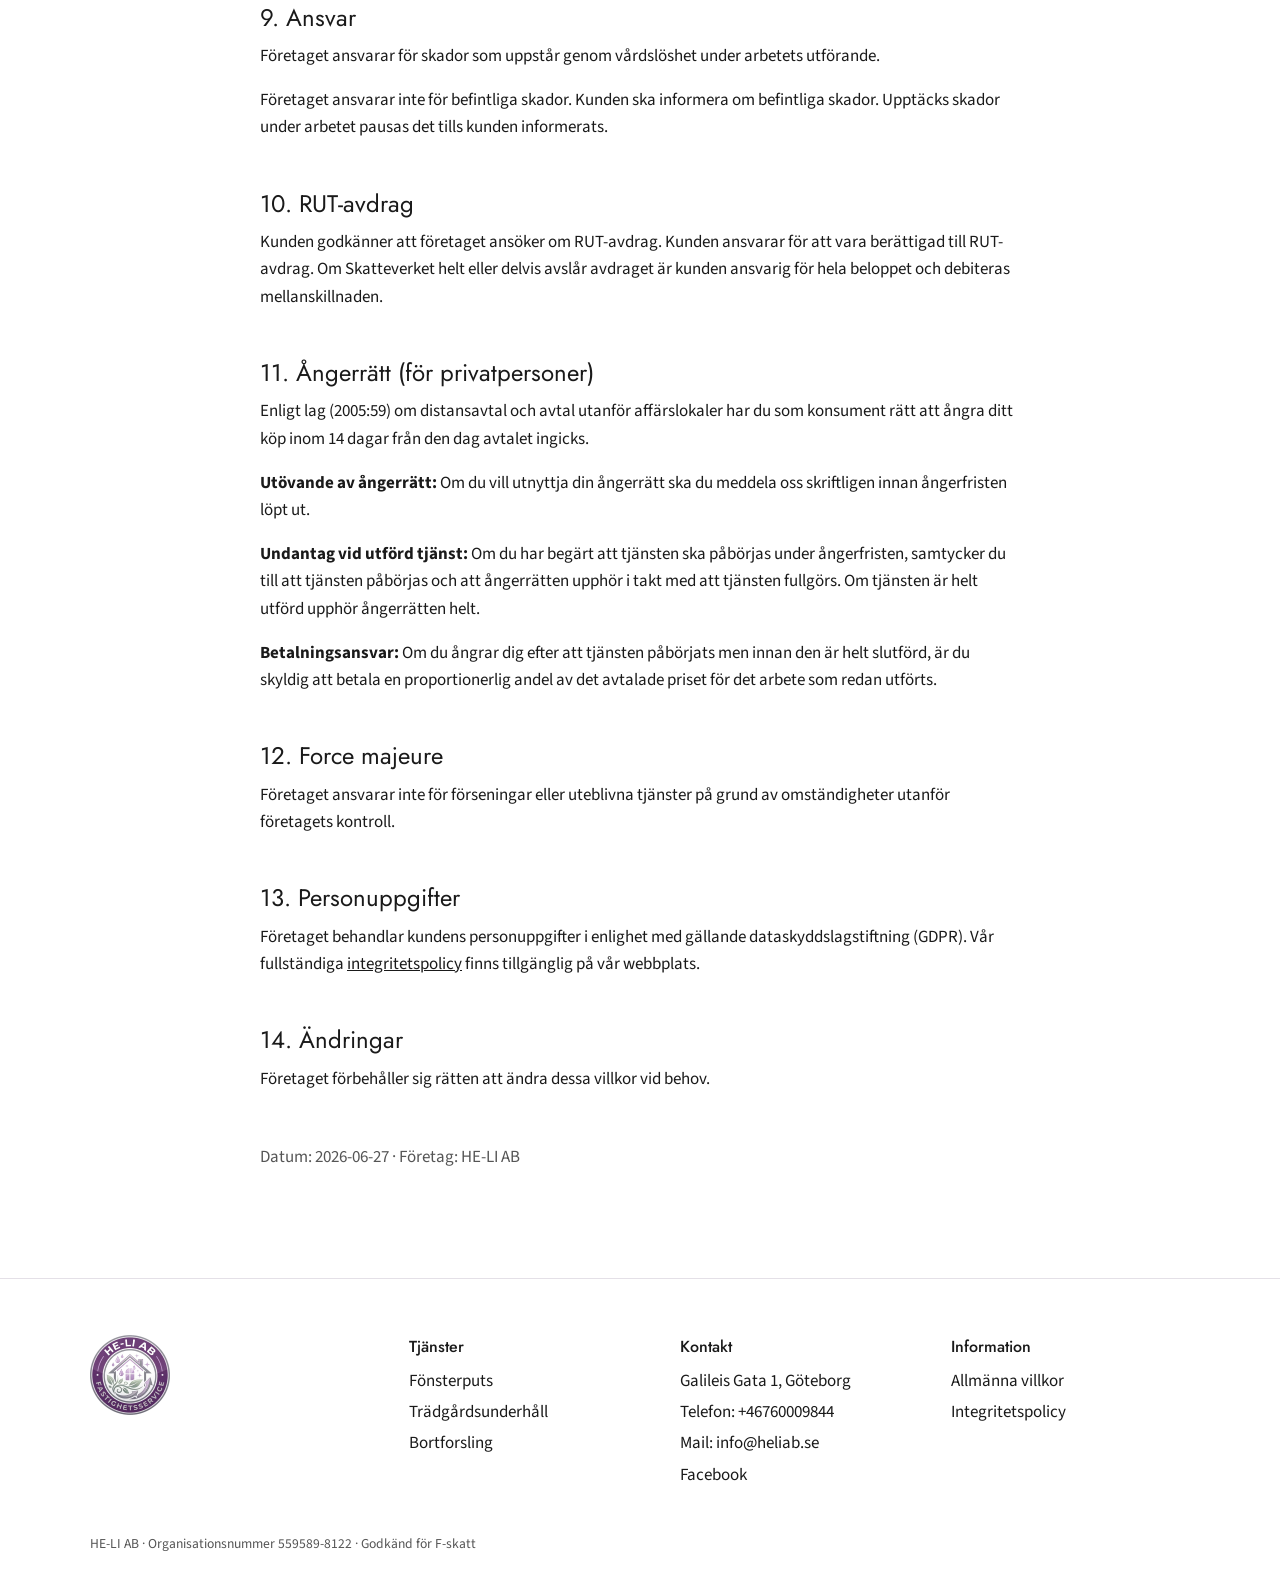
==== commit 15f27a41: "Telefonknapp, tjänste-dropdown och tjänstesidor - Telefonknapp +46760009844 i menyn och i heron bred" ====
--- a/allmanna-villkor.html
+++ b/allmanna-villkor.html
@@ -21,9 +21,17 @@
     <button class="burger" aria-label="Meny" aria-expanded="false" aria-controls="menu"><span></span><span></span><span></span></button>
     <ul class="menu" id="menu">
       <li><a href="index.html">Hem</a></li>
-      <li><a href="index.html#tjanster">Våra tjänster</a></li>
+      <li class="has-sub">
+        <a href="index.html#tjanster" aria-haspopup="true">Våra tjänster <span class="caret" aria-hidden="true">▾</span></a>
+        <ul class="submenu">
+          <li><a href="fonsterputs.html">Fönsterputs</a></li>
+          <li><a href="tradgardsunderhall.html">Trädgårdsunderhåll</a></li>
+          <li><a href="bortforsling.html">Bortforsling</a></li>
+        </ul>
+      </li>
       <li><a href="offert.html">Begär offert</a></li>
       <li><a href="index.html#kontakt">Kontakta oss</a></li>
+      <li><a class="btn phone-btn" href="tel:+46760009844">+46760009844</a></li>
     </ul>
   </nav>
 </header>
@@ -80,13 +88,18 @@
     <div class="footer-grid">
       <div><img class="footer-logo" src="assets/img/logo-sm.webp" alt="HE-LI AB" width="80" height="80" loading="lazy"></div>
       <div>
-        <h4>HE-LI AB</h4>
-        <ul><li>Galileis Gata 1</li><li>Göteborg</li></ul>
+        <h4>Tjänster</h4>
+        <ul>
+          <li><a href="fonsterputs.html">Fönsterputs</a></li>
+          <li><a href="tradgardsunderhall.html">Trädgårdsunderhåll</a></li>
+          <li><a href="bortforsling.html">Bortforsling</a></li>
+        </ul>
       </div>
       <div>
         <h4>Kontakt</h4>
         <ul>
-          <li>Telefon: <a href="tel:0760009844">0760009844</a></li>
+          <li>Galileis Gata 1, Göteborg</li>
+          <li>Telefon: <a href="tel:+46760009844">+46760009844</a></li>
           <li>Mail: <a href="mailto:info@heliab.se">info@heliab.se</a></li>
           <li><a href="https://www.facebook.com/profile.php?id=61590988676918" target="_blank" rel="noopener">Facebook</a></li>
         </ul>
--- a/assets/css/style.css
+++ b/assets/css/style.css
@@ -49,37 +49,53 @@
 
 /* Hero */
 .hero {
-  background: linear-gradient(rgba(0,0,0,.5), rgba(0,0,0,.5)), url("../img/efter.webp") center 40% / cover;
-  color: #fff; padding: 140px 0 120px;
-}
-.hero h1 { max-width: 14ch; }
+  position: relative; overflow: hidden; isolation: isolate;
+  background: #222 url("../video/hero-poster.jpg") center / cover;
+  color: #fff; min-height: calc(100svh - 92px); display: flex; align-items: center; padding: 80px 0;
+}
+.hero-video { position: absolute; inset: 0; width: 100%; height: 100%; object-fit: cover; z-index: -2; }
+.hero::after { content: ""; position: absolute; inset: 0; background: linear-gradient(90deg, rgba(0,0,0,.55) 0%, rgba(0,0,0,.25) 60%, rgba(0,0,0,.1) 100%); z-index: -1; }
+.hero h1 { max-width: 20ch; }
 .hero p { max-width: 560px; font-size: 1.1rem; margin-bottom: 2rem; }
 
-/* Intro */
-.intro { display: grid; grid-template-columns: 1fr 2fr; gap: 40px; align-items: center; }
-.intro svg { width: 100%; max-width: 260px; height: auto; color: #cfc4d8; }
+/* Om oss */
+.label { color: var(--brand); font: 500 .85rem var(--head); letter-spacing: .14em; text-transform: uppercase; margin-bottom: .6em; }
+.about-grid { display: grid; grid-template-columns: 1fr 1fr; gap: 64px; align-items: center; }
+.about-img { margin: 0; }
+.about-img img { width: 100%; height: auto; aspect-ratio: 4 / 5; object-fit: cover; object-position: 62% center; border-radius: 8px; }
+.facts { list-style: none; margin: 28px 0 32px; padding: 0; border-top: 1px solid var(--line); }
+.facts li { display: flex; justify-content: space-between; gap: 16px; padding: 12px 0; border-bottom: 1px solid var(--line); }
+.facts span { color: var(--muted); }
+.facts b { font-weight: 600; text-align: right; }
 
 /* Tjänster */
-.services { display: grid; grid-template-columns: repeat(3, 1fr); gap: 28px; margin-top: 40px; }
-.service { border: 1px solid var(--line); border-radius: 8px; padding: 32px 28px; display: flex; flex-direction: column; }
-.service p { color: var(--muted); flex: 1; }
-.service a { color: var(--brand); font-family: var(--head); text-decoration: none; }
-.service a:hover { text-decoration: underline; }
-.service ul { margin: 0 0 1.2em; padding-left: 1.1em; color: var(--muted); }
+.section-head { display: grid; grid-template-columns: 1fr 1fr; gap: 40px; align-items: end; margin-bottom: 40px; }
+.section-head h2 { margin: 0; }
+.section-head > p { margin: 0; color: var(--muted); }
+.services { display: grid; grid-template-columns: repeat(3, 1fr); gap: 28px; }
+.service { background: #fff; border-radius: 8px; overflow: hidden; display: flex; flex-direction: column; }
+.service img { width: 100%; height: auto; aspect-ratio: 4 / 3; object-fit: cover; }
+.service-body { padding: 26px 26px 30px; display: flex; flex-direction: column; flex: 1; }
+.service-body p { color: var(--muted); flex: 1; }
+.service-body a { color: var(--brand); font-family: var(--head); font-weight: 500; text-decoration: none; }
+.service-body a:hover { text-decoration: underline; }
 
 /* Varför oss */
 .tinted { background: var(--tint); }
-.features { display: grid; grid-template-columns: repeat(3, 1fr); gap: 32px; margin-top: 48px; }
-.icon { width: 34px; height: 34px; border-radius: 6px; background: var(--brand); color: #fff; display: grid; place-items: center; margin-bottom: 18px; }
-.icon svg { width: 18px; height: 18px; }
-.feature h3 { margin-bottom: .35em; }
-.feature p { margin: 0; }
+.why { background: var(--brand-dark); color: #fff; }
+.why .label { color: #d9c6e6; }
+.why-grid { display: grid; grid-template-columns: 1fr 1.3fr; gap: 64px; align-items: start; }
+.why-grid > div:first-child p { color: rgba(255,255,255,.8); margin-bottom: 2rem; }
+.why-list { display: grid; grid-template-columns: 1fr 1fr; gap: 36px 40px; }
+.why-list div { border-top: 1px solid rgba(255,255,255,.3); padding-top: 18px; }
+.why-list h3 { font-size: 1.3rem; margin-bottom: .4em; }
+.why-list p { margin: 0; color: rgba(255,255,255,.78); }
 .narrow { max-width: 620px; }
 
 /* Före / efter */
 .ba { display: grid; grid-template-columns: 1fr 1fr; gap: 24px; margin-top: 40px; max-width: 760px; }
 .ba figure { margin: 0; }
-.ba img { width: 100%; aspect-ratio: 4 / 5; object-fit: cover; object-position: 50% 35%; border-radius: 8px; }
+.ba img { width: 100%; height: auto; aspect-ratio: 4 / 5; object-fit: cover; object-position: 50% 35%; border-radius: 8px; }
 .ba figcaption { font-family: var(--head); margin-top: 10px; }
 
 /* Så går det till */
@@ -154,14 +170,91 @@
   }
   .menu.open { display: flex; }
   .menu a { display: block; padding: 10px 0; }
-  .hero { padding: 90px 0 80px; }
-  .intro, .services, .features, .contact, .offer, .footer-grid { grid-template-columns: 1fr; }
-  .intro svg { display: none; }
+  .hero { padding: 60px 0; }
+  .about-grid, .section-head, .services, .why-grid, .contact, .offer, .footer-grid { grid-template-columns: 1fr; }
+  .about-grid, .why-grid { gap: 36px; }
+  .about-img img { aspect-ratio: 4 / 3; }
   .steps { grid-template-columns: 1fr 1fr; }
   .contact-info { padding: 64px 20px 40px; }
   .contact-panel { padding: 40px 20px; }
 }
 @media (max-width: 520px) {
-  .ba, .steps, .row2 { grid-template-columns: 1fr; }
+  .ba, .steps, .row2, .why-list { grid-template-columns: 1fr; }
   .brand span { display: none; }
 }
+
+/* Telefonknapp, dropdown */
+.menu { align-items: center; }
+.menu .phone-btn { padding: .55em 1.2em; color: #fff; }
+.menu .phone-btn:hover { color: #fff; }
+.has-sub { position: relative; }
+.caret { font-size: .7em; margin-left: 2px; }
+.submenu {
+  display: none; position: absolute; top: 100%; left: -16px; min-width: 220px;
+  list-style: none; margin: 0; padding: 8px 0; background: #fff;
+  border: 1px solid var(--line); border-radius: 8px; box-shadow: 0 8px 24px rgba(0,0,0,.08);
+}
+.has-sub::after { content: ""; position: absolute; left: 0; right: 0; top: 100%; height: 12px; }
+.submenu { margin-top: 12px; }
+.has-sub:hover .submenu, .has-sub:focus-within .submenu { display: block; }
+.submenu a { display: block; padding: 8px 16px; }
+.submenu a:hover { background: var(--tint); }
+
+/* Hero-knappar */
+.hero-buttons { display: flex; flex-wrap: wrap; gap: 12px; }
+.btn.outline { background: transparent; color: #fff; box-shadow: inset 0 0 0 1.5px #fff; }
+.btn.outline:hover { background: rgba(255,255,255,.12); }
+.btn.outline-dark { background: transparent; color: var(--brand); box-shadow: inset 0 0 0 1.5px var(--brand); }
+.btn.outline-dark:hover { background: var(--tint); }
+
+/* Klickbara tjänstekort */
+a.service { text-decoration: none; color: inherit; transition: box-shadow .2s; }
+a.service:hover { box-shadow: 0 6px 24px rgba(0,0,0,.1); }
+a.service:hover h3 { color: var(--brand); }
+.service .more { color: var(--brand); font-family: var(--head); font-weight: 500; }
+
+/* Tjänstesidor */
+.svc-hero { position: relative; isolation: isolate; background-size: cover; background-position: center; color: #fff; padding: 110px 0 90px; }
+.svc-hero::after { content: ""; position: absolute; inset: 0; background: linear-gradient(90deg, rgba(0,0,0,.65), rgba(0,0,0,.25)); z-index: -1; }
+.svc-hero h1 { font-size: clamp(2.4rem, 5vw, 3.8rem); }
+.svc-hero p { max-width: 600px; font-size: 1.1rem; margin-bottom: 2rem; }
+.crumbs { font-size: .9rem !important; opacity: .85; margin-bottom: 1rem !important; }
+.crumbs a { text-decoration: none; }
+.crumbs a:hover { text-decoration: underline; }
+.svc-grid { display: grid; grid-template-columns: 1.6fr 1fr; gap: 64px; align-items: start; }
+.svc-block { margin-bottom: 56px; }
+.svc-block h2 { font-size: clamp(1.6rem, 3vw, 2.2rem); }
+.svc-lists { display: grid; grid-template-columns: repeat(auto-fit, minmax(180px, 1fr)); gap: 28px; margin-bottom: 56px; }
+.svc-list h3 { font-size: 1.15rem; margin-bottom: .6em; }
+.svc-list ul { list-style: none; margin: 0; padding: 0; border-top: 1px solid var(--line); }
+.svc-list li { padding: 9px 0; border-bottom: 1px solid var(--line); }
+.steps-col { grid-template-columns: 1fr 1fr; margin-top: 24px; }
+.svc-aside { position: sticky; top: 116px; display: grid; gap: 20px; }
+.svc-card { background: var(--tint); border-radius: 8px; padding: 28px; }
+.svc-card .btn { display: block; text-align: center; margin-top: 10px; }
+.svc-price { font: 400 2.2rem/1.1 var(--head); color: var(--brand); margin: 0; }
+.svc-price-note { color: var(--muted); margin: 4px 0 18px; }
+.svc-others { list-style: none; margin: 0; padding: 0; }
+.svc-others li { border-bottom: 1px solid #ddd3e3; }
+.svc-others a { display: block; padding: 10px 0; text-decoration: none; font-family: var(--head); }
+.svc-others a:hover { color: var(--brand); }
+
+@media (max-width: 1020px) {
+  .menu { gap: 20px; }
+}
+@media (max-width: 860px) {
+  .menu { align-items: stretch; }
+  .submenu { display: block; position: static; border: 0; box-shadow: none; padding: 0 0 6px 14px; margin: 0; min-width: 0; }
+  .has-sub::after, .caret { display: none; }
+  .submenu a { padding: 8px 0; }
+  .menu .phone-btn { display: block; text-align: center; margin-top: 10px; }
+  .svc-grid { grid-template-columns: 1fr; gap: 24px; }
+  .svc-aside { position: static; }
+  .svc-hero { padding: 80px 0 64px; }
+}
+@media (max-width: 520px) {
+  .steps-col { grid-template-columns: 1fr; }
+}
+@media (max-width: 520px) {
+  .svc-hero h1 { font-size: clamp(1.7rem, 8vw, 2.4rem); overflow-wrap: anywhere; }
+}
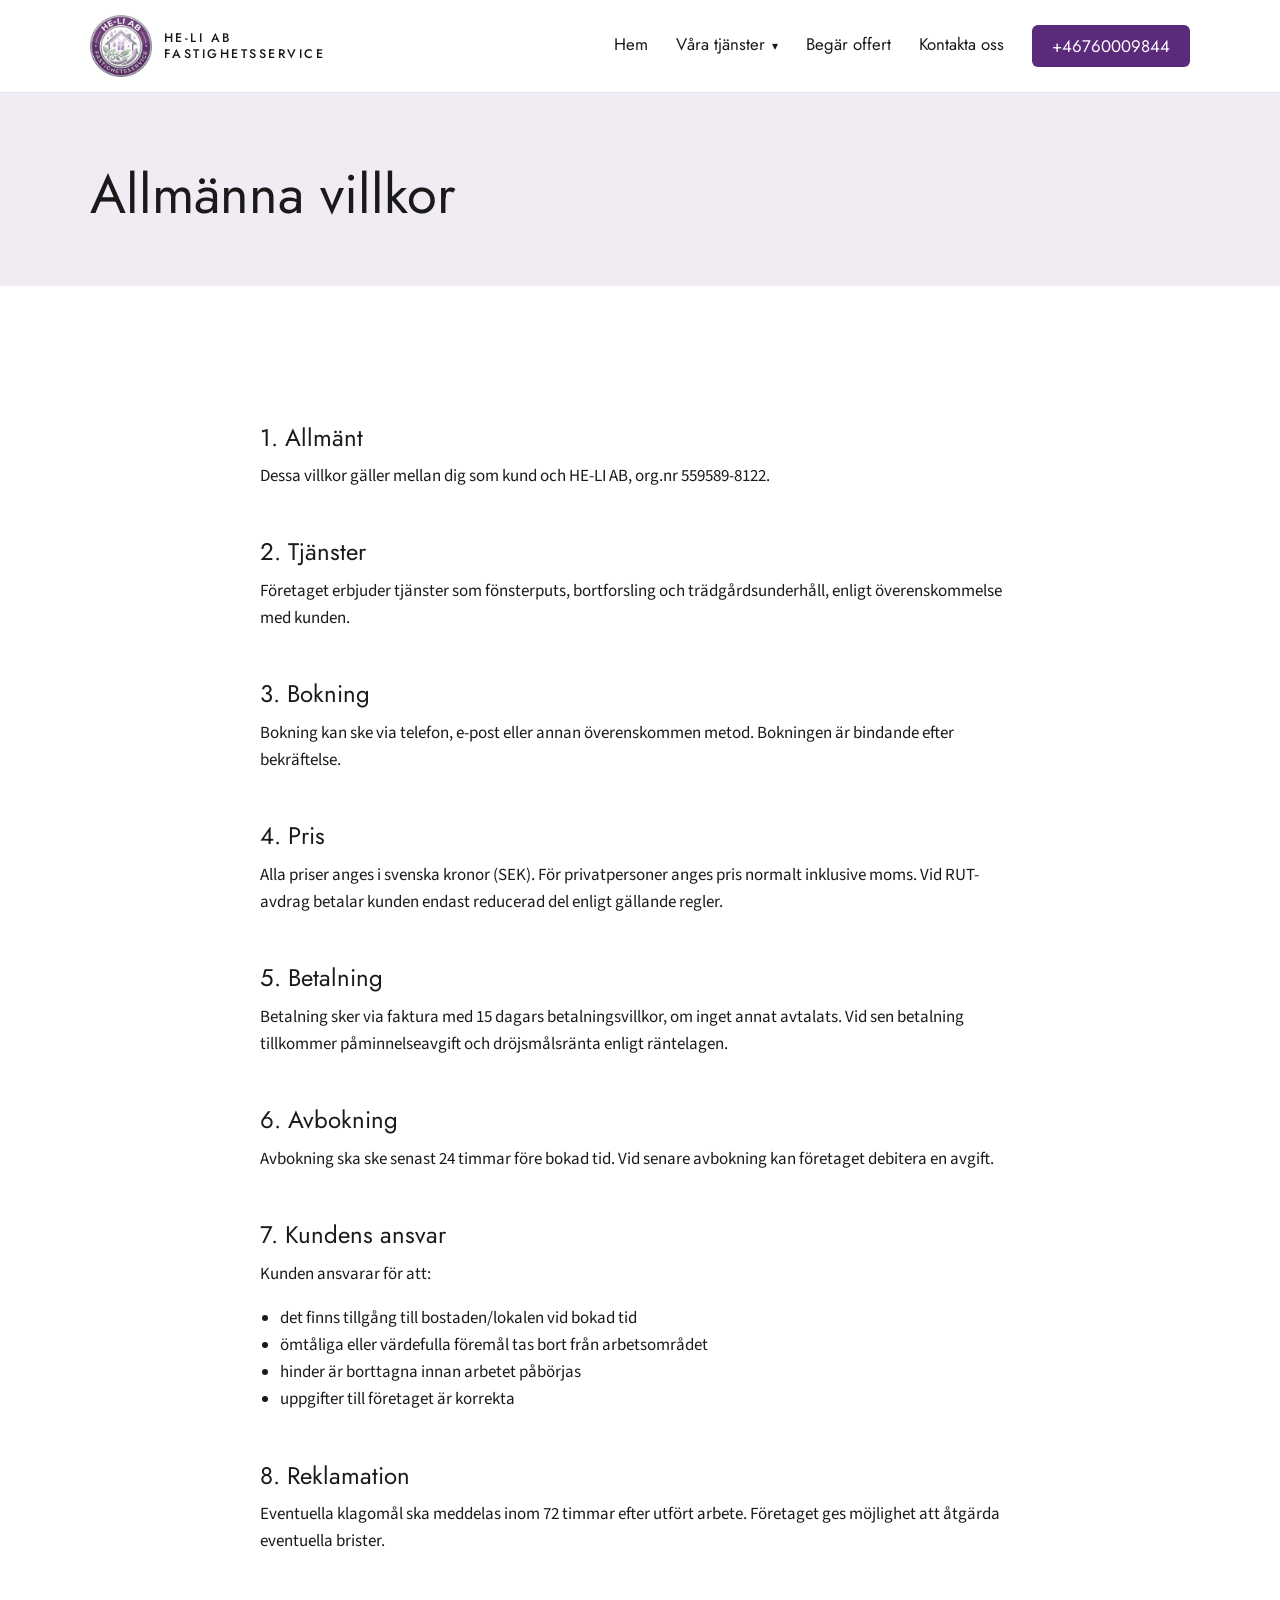
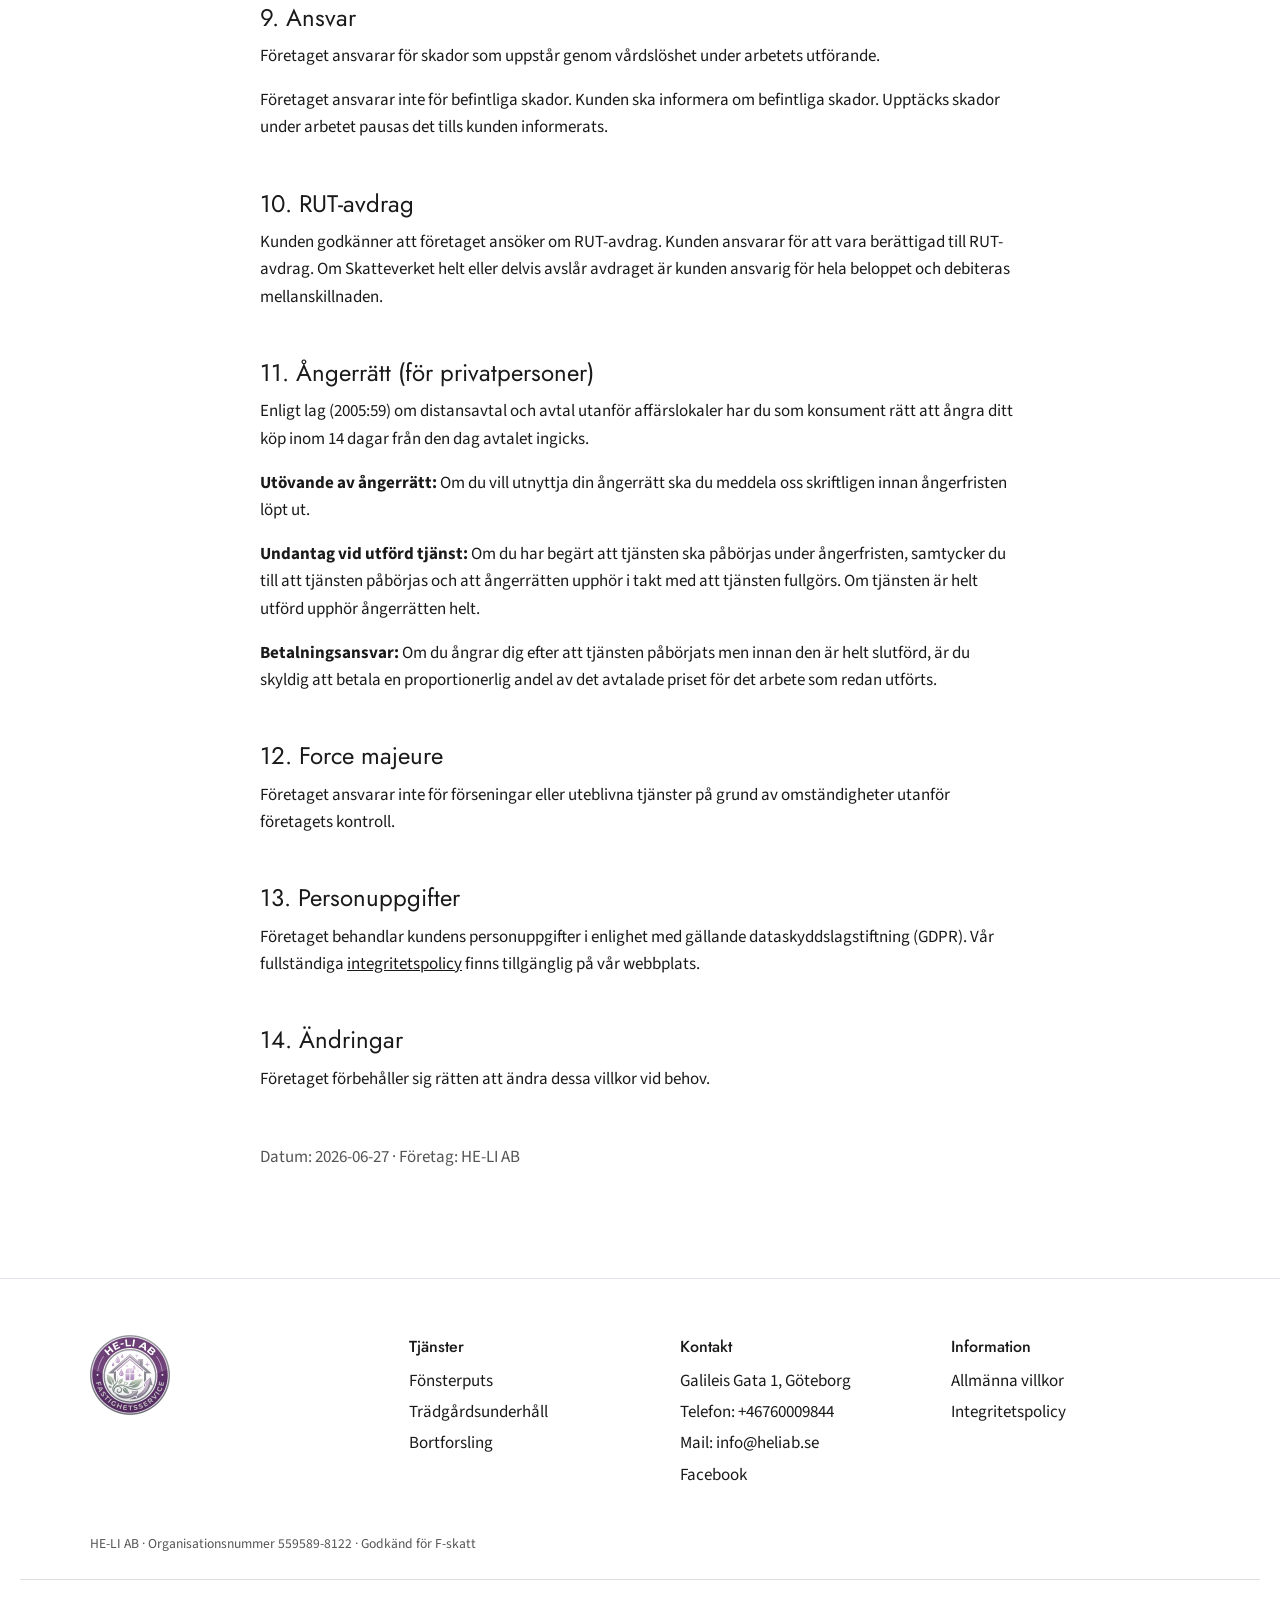
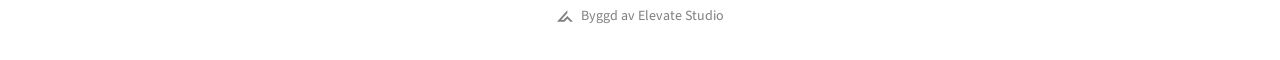
==== commit 71f28dbb: "Lägg till Elevate Studio-credit med logga under footern Co-Authored-By: Claude Fable 5.1 <noreply@an" ====
--- a/allmanna-villkor.html
+++ b/allmanna-villkor.html
@@ -114,6 +114,9 @@
     </div>
     <p class="copy">HE-LI AB · Organisationsnummer 559589-8122 · Godkänd för F-skatt</p>
   </div>
+<!-- elevate-credit -->
+<style>.elevate-credit{max-width:1240px;margin:24px auto 0;padding:20px 16px 0;border-top:1px solid rgba(128,128,128,.25);display:flex;justify-content:center;box-sizing:border-box}.elevate-credit a{display:inline-flex;align-items:center;gap:8px;padding:8px 0;font:inherit;font-size:13px;line-height:1;color:inherit;opacity:.55;text-decoration:none;transition:opacity .2s}.elevate-credit a:hover,.elevate-credit a:focus-visible{opacity:1}.elevate-credit svg{width:16px;height:16px;flex:none;display:block}@media(min-width:1024px){.elevate-credit a{font-size:14px}}</style>
+<div class="elevate-credit"><a href="https://elevatestudio.nu" target="_blank" rel="noopener"><svg viewBox="0 0 1884.3 1353.9" aria-hidden="true"><path d="M0.0 1353.9 L1218.7 0.0 L1218.7 329.1 L479.7 1136.4 L786.7 1132.4 L1215.5 687.4 L1884.3 1349.9 L1590.1 1349.9 L1218.6 994.7 L865.4 1349.9Z" fill="currentColor"/></svg>Byggd av Elevate Studio</a></div>
 </footer>
 <script src="assets/js/main.js" defer></script>
 </body>
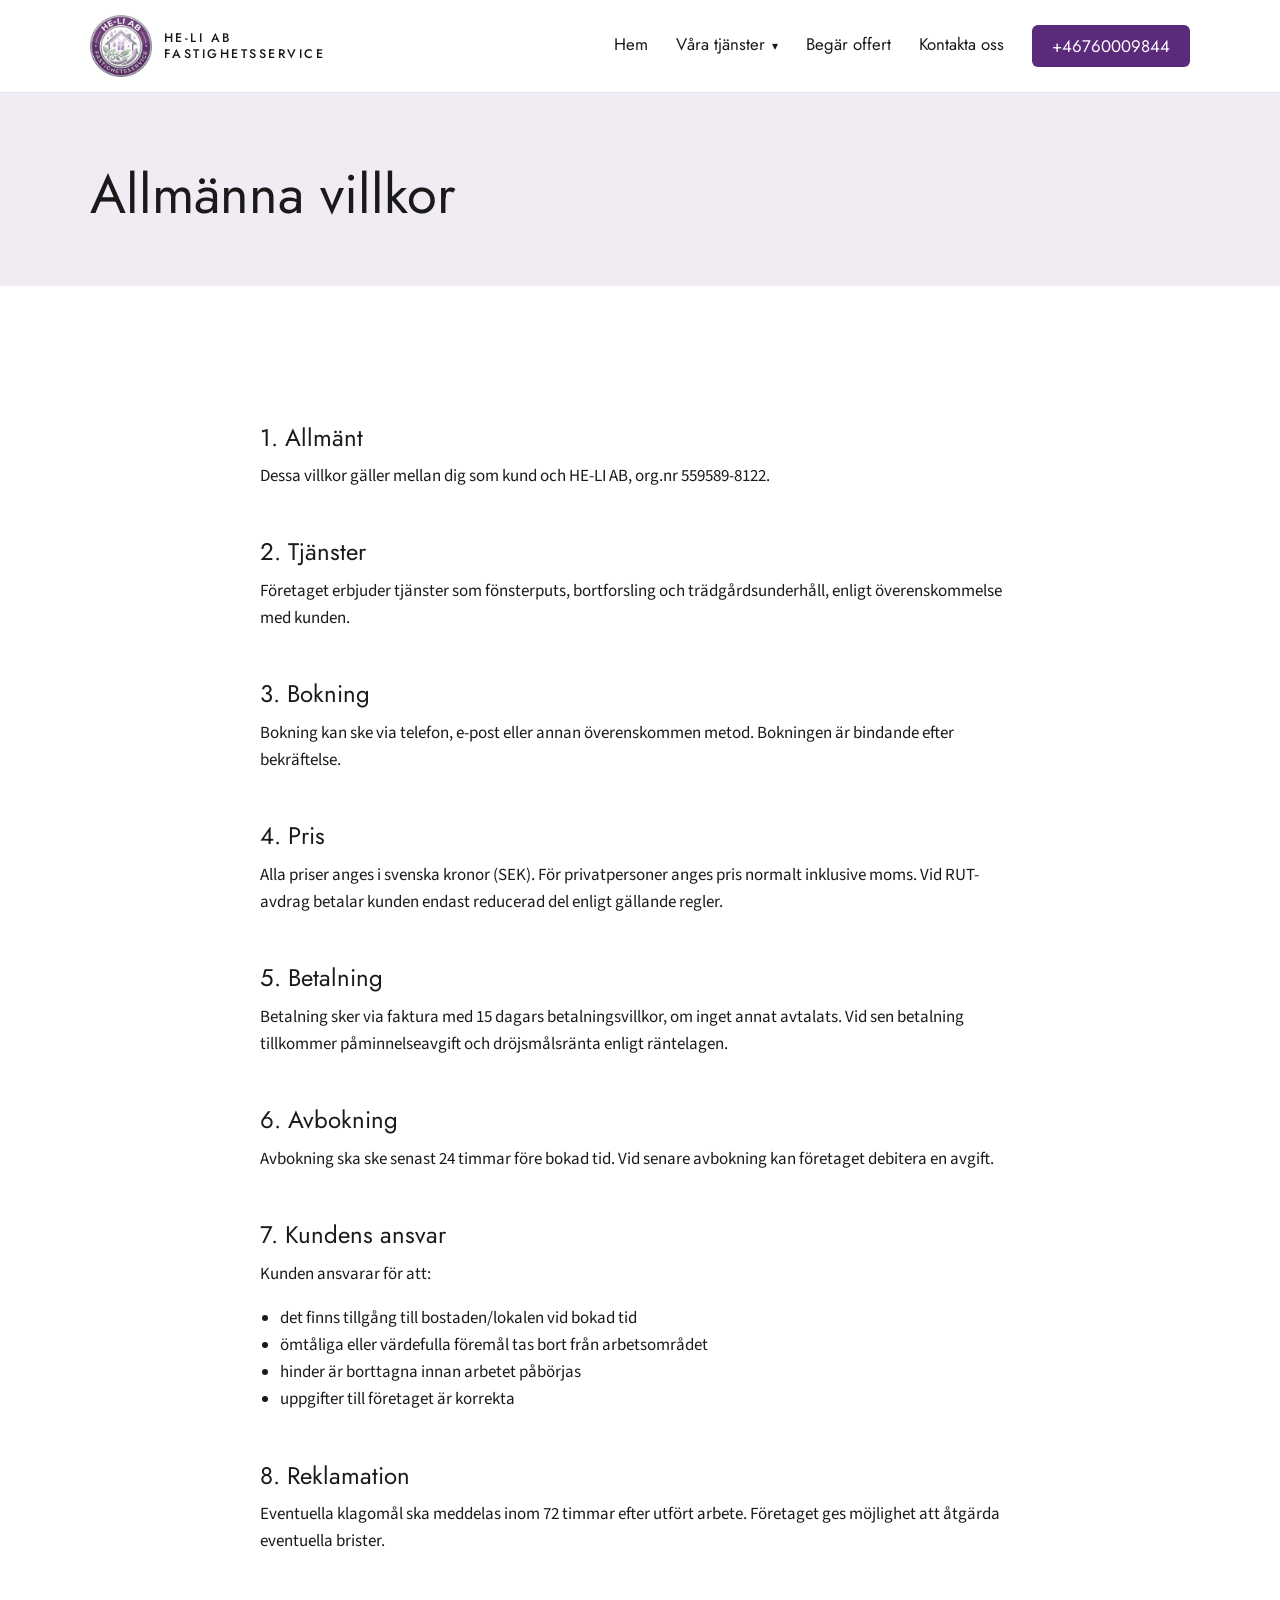
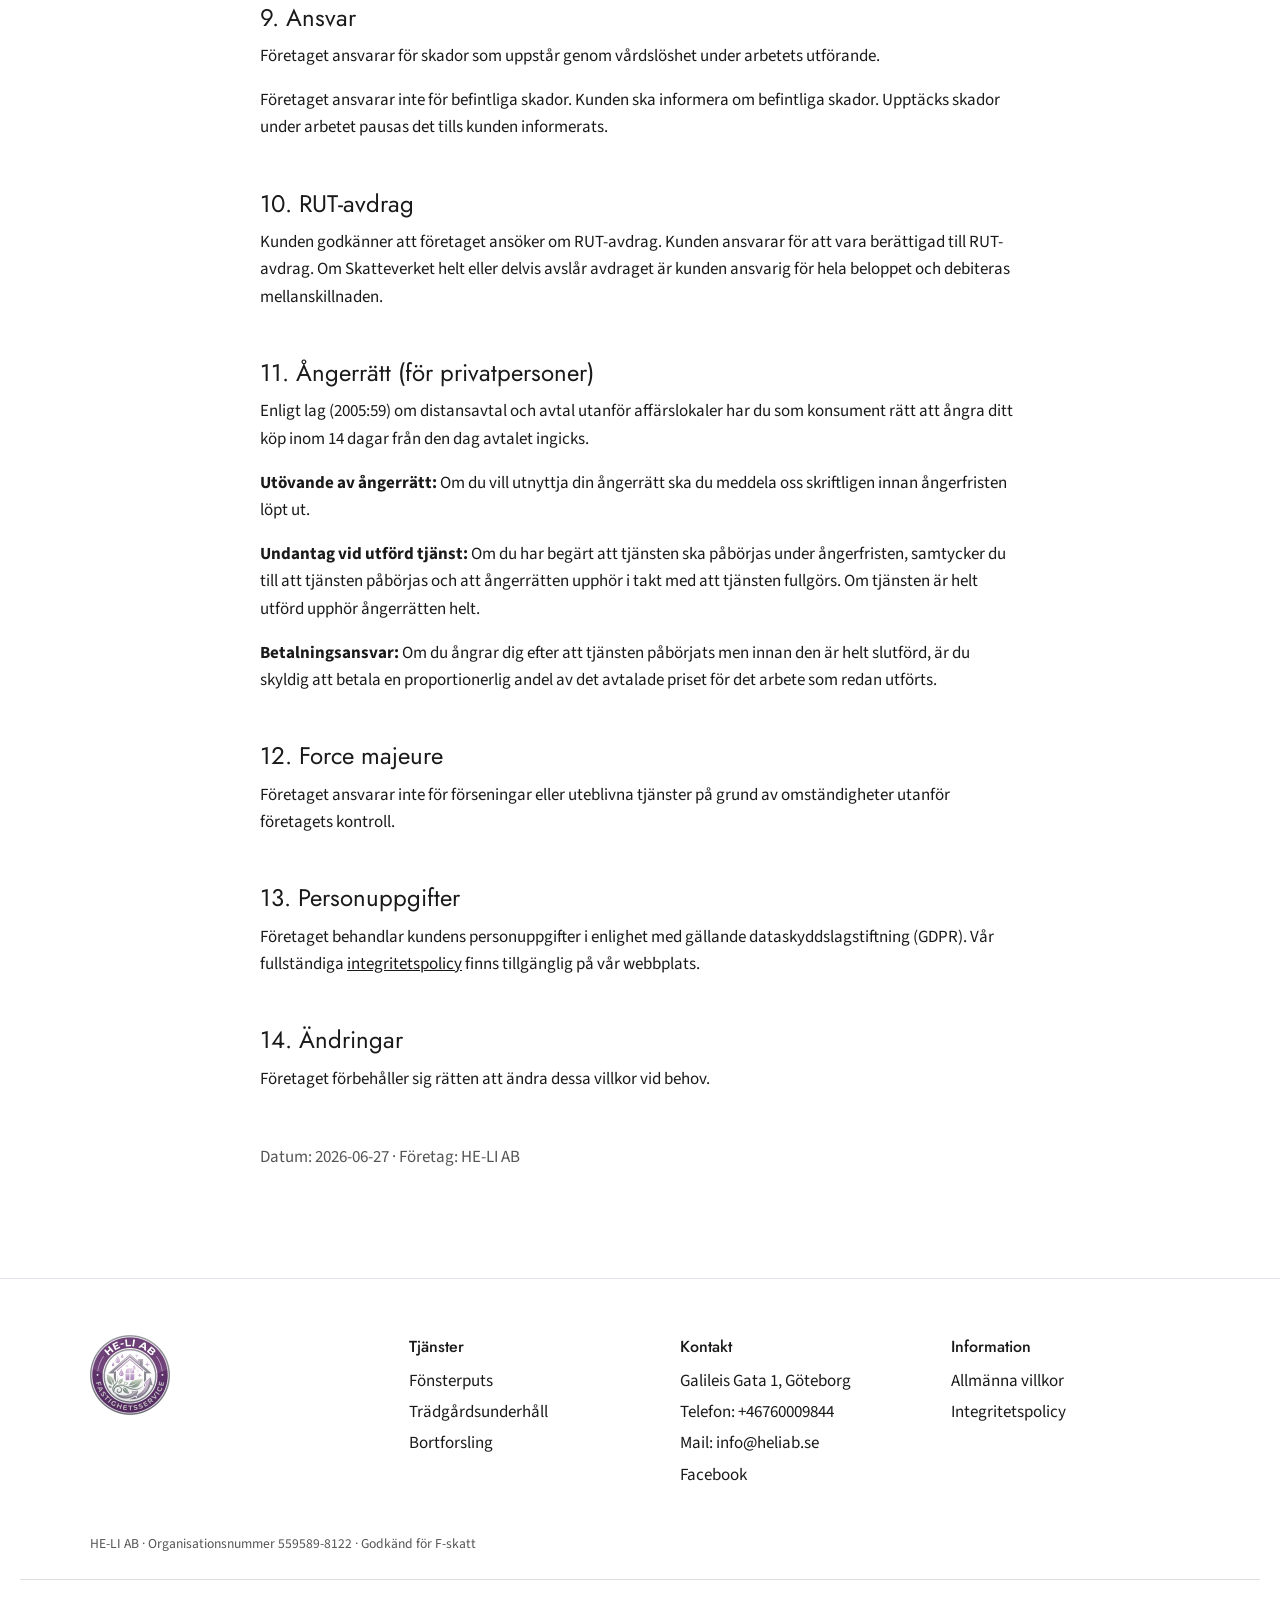
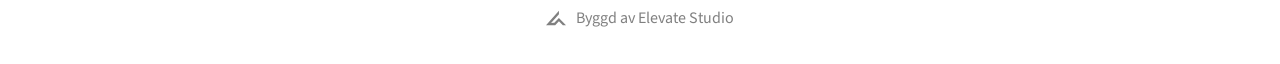
==== commit 4af09840: "Gör Elevate Studio-crediten något större (20 px märke, 15–16 px text) Co-Authored-By: Claude Fable 5" ====
--- a/allmanna-villkor.html
+++ b/allmanna-villkor.html
@@ -115,7 +115,7 @@
     <p class="copy">HE-LI AB · Organisationsnummer 559589-8122 · Godkänd för F-skatt</p>
   </div>
 <!-- elevate-credit -->
-<style>.elevate-credit{max-width:1240px;margin:24px auto 0;padding:20px 16px 0;border-top:1px solid rgba(128,128,128,.25);display:flex;justify-content:center;box-sizing:border-box}.elevate-credit a{display:inline-flex;align-items:center;gap:8px;padding:8px 0;font:inherit;font-size:13px;line-height:1;color:inherit;opacity:.55;text-decoration:none;transition:opacity .2s}.elevate-credit a:hover,.elevate-credit a:focus-visible{opacity:1}.elevate-credit svg{width:16px;height:16px;flex:none;display:block}@media(min-width:1024px){.elevate-credit a{font-size:14px}}</style>
+<style>.elevate-credit{max-width:1240px;margin:24px auto 0;padding:20px 16px 0;border-top:1px solid rgba(128,128,128,.25);display:flex;justify-content:center;box-sizing:border-box}.elevate-credit a{display:inline-flex;align-items:center;gap:10px;padding:8px 0;font:inherit;font-size:15px;line-height:1;color:inherit;opacity:.55;text-decoration:none;transition:opacity .2s}.elevate-credit a:hover,.elevate-credit a:focus-visible{opacity:1}.elevate-credit svg{width:20px;height:20px;flex:none;display:block}@media(min-width:1024px){.elevate-credit a{font-size:16px}}</style>
 <div class="elevate-credit"><a href="https://elevatestudio.nu" target="_blank" rel="noopener"><svg viewBox="0 0 1884.3 1353.9" aria-hidden="true"><path d="M0.0 1353.9 L1218.7 0.0 L1218.7 329.1 L479.7 1136.4 L786.7 1132.4 L1215.5 687.4 L1884.3 1349.9 L1590.1 1349.9 L1218.6 994.7 L865.4 1349.9Z" fill="currentColor"/></svg>Byggd av Elevate Studio</a></div>
 </footer>
 <script src="assets/js/main.js" defer></script>
